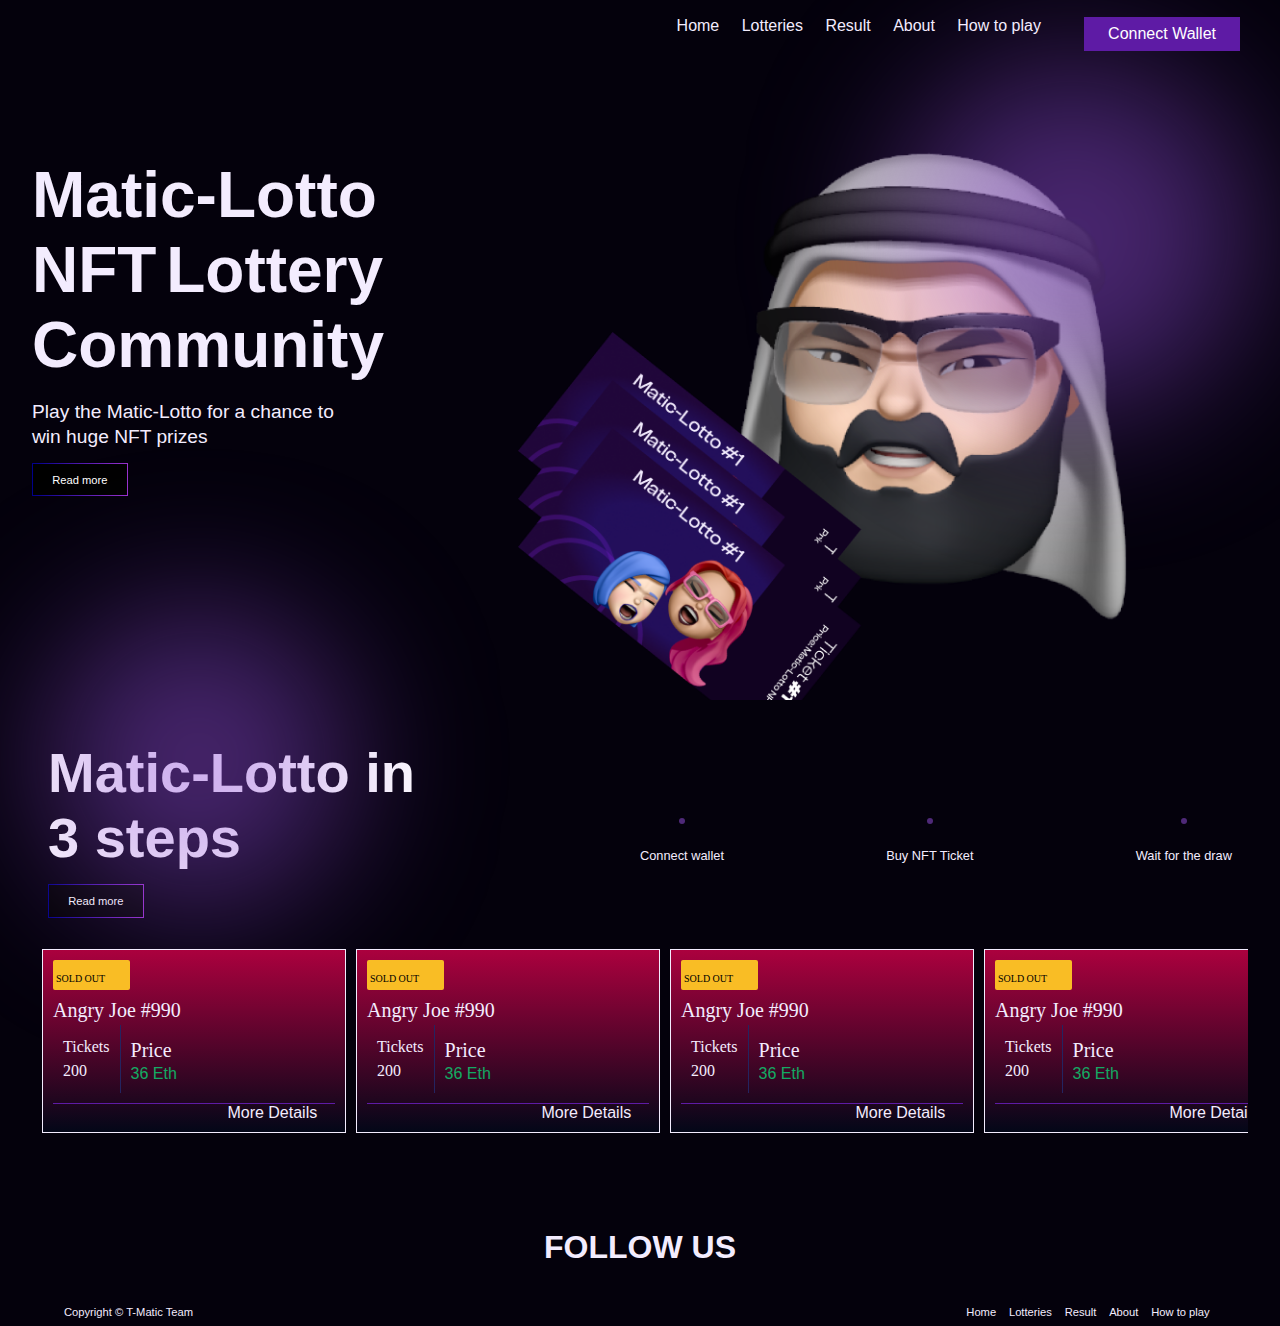
==== web3ladies_t-matic/index.html @ 26210e8e "still working on the user container" ====
<!DOCTYPE html>
<html lang="en">
<head>
    <meta charset="UTF-8">
    <meta http-equiv="X-UA-Compatible" content="IE=edge">
    <meta name="viewport" content="width=device-width, initial-scale=1.0">
    <!-- fontawesome for icons -->
    <link rel="stylesheet" href="https://cdnjs.cloudflare.com/ajax/libs/font-awesome/6.2.1/css/all.min.css" integrity="sha512-MV7K8+y+gLIBoVD59lQIYicR65iaqukzvf/nwasF0nqhPay5w/9lJmVM2hMDcnK1OnMGCdVK+iQrJ7lzPJQd1w==" crossorigin="anonymous" referrerpolicy="no-referrer" />

    <!-- Bootsrap -->
      <link
  href="https://cdn.jsdelivr.net/npm/bootstrap@5.2.2/dist/css/bootstrap.min.css"
  rel="stylesheet"
  integrity="sha384-Zenh87qX5JnK2Jl0vWa8Ck2rdkQ2Bzep5IDxbcnCeuOxjzrPF/et3URy9Bv1WTRi"
  crossorigin="anonymous"
/>
<link
  rel="stylesheet"
  href="https://fonts.googleapis.com/css2?family=Material+Symbols+Outlined:opsz,wght,FILL,GRAD@20..48,100..700,0..1,-50..200"
/>
    <!-- Importing swiper -->
    <link rel="stylesheet" href="https://cdn.jsdelivr.net/npm/swiper@8/swiper-bundle.min.css" />
   
    
    <!-- custom styling -->
    <link rel="stylesheet" href="./css/header.css">
    <link rel="stylesheet" href="./css/style.css">
    <title>Lotery Matic</title>
</head>
<body>
    <!-- arrow icons -->
    <!-- <span class="angle-right"><i class="fa-solid fa-angle-right"></i></span> -->
    <!-- <span class="angle-left"><i class="fa-solid fa-angle-left"></i></span> -->
    <!-- <span class="right-arrow"><i class="fa-solid fa-arrow-right"></i></span> -->
    <!-- Barakat -->
    <header>
        <nav>
           <!--  -->
            <div class="logo">
                <img class="logo-img" src="./assets/icons/Logo.png" alt="">
                <span class="menu-bar"><i class="fa-solid fa-bars"></i></span>
            </div>
           <div class="collapsible">
            <div class="logo2">
                <img class="logo-img" src="./assets/icons/Logo.png" alt="">
                <span class="menu-bar"><i class="fa-solid fa-bars"></i></span>
            </div>
            <div class="collapse">
                <ul class="nav-menu">
                    <li class="nav-item"><a class="nav-link" href="#">Home</a></li>
                    <li class="nav-item"><a class="nav-link" href="#">Lotteries</a></li>
                    <li class="nav-item" ><a class="nav-link" href="#">Result</a></li>
                    <li class="nav-item"><a class="nav-link" href="#">About</a></li>
                    <li class="nav-item"><a class="nav-link" href="#">How to play</a></li>
                </ul>
                <div class="btn">
                    <a class="connect-btn">Connect Wallet</a>
                <span class="close-bar"><i class="fa-solid fa-xmark"></i></span>
                <ul class="connect-wallet" id="connect-wallet">
                    <li class="wallet-link">Select your wallet <span class="close-opt"><i class="fa-solid fa-xmark"></i></span></li>
                    <li class="wallet-link">Phantom <img src="./assets/icons/phantom.png" alt=""></li>
                    <li class="wallet-link" >Slope <img src="./assets/icons/slope.png" alt=""></li>
                    <li class="wallet-link">Metamask <img src="./assets/icons/metamask.png" alt="metamask"></li>
                    <li class="wallet-link">More Options<span class="dwn-angle"><i class="fa-solid fa-angle-down"></i></span></li>
                </ul>
                </div>
            </div>
           </div>
        </nav>
    </header>
    <main>
    <section class="hero">
        <div class="hero-content">
            <div class="hero-txt">
                <h1>Matic-Lotto 
                    <br>   
                    NFT Lottery 
                    Community</h1>
                    <p>Play the Matic-Lotto for a chance to win huge NFT prizes</p>
                    <a href="#" class="read-more">Read more</a>
            </div>
            <div class="hero-img">
                <div class="overlay-1"></div>
                <img src="./assets/Hero-Image.png" alt="hero image">
            </div>
        </div>
        <div class="hero-step">
           <div class="step-info">
            <div class="overlay-2"></div>
            <h2>Matic-Lotto in 
                <br>
                3  steps</h2>
                <a href="#" class="read-more">Read more</a>
           </div>
           <div class="steps">
                <div class="step-message">
                   <div class="h-bg">
                    <img src="./assets/icons/folder-connection.png" alt="">
                   </div>
                    <p>Connect wallet</p>
                </div>
                <div class="step-message">
                   <div class="h-bg">
                    <img src="./assets/icons/bitcoin-card.png" alt="">
                   </div>
                    <p>Buy NFT Ticket</p>
                </div>
                <div class="step-message">
                   <div class="h-bg">
                    <img src="./assets/icons/bitcoin-convert.png" alt="">
                   </div>
                    <p>Wait for the draw</p>
                </div>
           </div>
        </div>
    </section>
    <!-- Barakat -->

    <!-- Hafsoh -->
    <section>

        <!-- SMALL SCREEN SWIPER DIV -->
        <div class="swiper-div" style="display: flex; flex-direction: row; overflow-x: scroll;">
            <div class="swiper-slide">
                <img src="./assets/player1.png" alt="">
                <div class="details-container">
                    <div class="btn-div">
                        <p class="sold-out-btn" >SOLD OUT</p>
                    </div>
                    <div>
                        <p class="angry-joe">Angry Joe #990</p>
                    </div>  
                    <div style="display: flex;">
                        <div style="padding: 10px;" class="tickets">
                            <p>Tickets</p>
                            <p>200</p>
                        </div>
                        <div style="border-right:1px solid rgb(36, 36, 96);"></div>
                        <div style="padding: 10px;" >
                            <p class="price">Price</p>
                            <p class="eth">36 Eth</p>
                        </div>
                    </div>
            
                    <div class="more-details-div">
                        <span class="more-div">More Details &nbsp; &nbsp;<i class="fa-solid fa-arrow-right"></i></span>
                    </div>
                </div>
            </div>

            <div class="swiper-slide">
                <img src="./assets/player1.png" alt="">
                <div class="details-container">
                    <div class="btn-div">
                        <p class="sold-out-btn" >SOLD OUT</p>
                    </div>
                    <div>
                        <p class="angry-joe">Angry Joe #990</p>
                    </div>  
                    <div style="display: flex;">
                        <div style="padding: 10px;" class="tickets">
                            <p>Tickets</p>
                            <p>200</p>
                        </div>
                        <div style="border-right:1px solid rgb(36, 36, 96);"></div>
                        <div style="padding: 10px;" >
                            <p class="price">Price</p>
                            <p class="eth">36 Eth</p>
                        </div>
                    </div>
            
                    <div class="more-details-div">
                        <span class="more-div">More Details &nbsp; &nbsp;<i class="fa-solid fa-arrow-right"></i></span>
                    </div>
                </div>
            </div>

            <div class="swiper-slide">
                <img src="./assets/player1.png" alt="">
                <div class="details-container">
                    <div class="btn-div">
                        <p class="sold-out-btn" >SOLD OUT</p>
                    </div>
                    <div>
                        <p class="angry-joe">Angry Joe #990</p>
                    </div>  
                    <div style="display: flex;">
                        <div style="padding: 10px;" class="tickets">
                            <p>Tickets</p>
                            <p>200</p>
                        </div>
                        <div style="border-right:1px solid rgb(36, 36, 96);"></div>
                        <div style="padding: 10px;" >
                            <p class="price">Price</p>
                            <p class="eth">36 Eth</p>
                        </div>
                    </div>
            
                    <div class="more-details-div">
                        <span class="more-div">More Details &nbsp; &nbsp;<i class="fa-solid fa-arrow-right"></i></span>
                    </div>
                </div>
            </div>
            
            <div class="swiper-slide">
                <img src="./assets/player1.png" alt="">
                <div class="details-container">
                    <div class="btn-div">
                        <p class="sold-out-btn" >SOLD OUT</p>
                    </div>
                    <div>
                        <p class="angry-joe">Angry Joe #990</p>
                    </div>  
                    <div style="display: flex;">
                        <div style="padding: 10px;" class="tickets">
                            <p>Tickets</p>
                            <p>200</p>
                        </div>
                        <div style="border-right:1px solid rgb(36, 36, 96);"></div>
                        <div style="padding: 10px;" >
                            <p class="price">Price</p>
                            <p class="eth">36 Eth</p>
                        </div>
                    </div>
            
                    <div class="more-details-div">
                        <span class="more-div">More Details &nbsp; &nbsp;<i class="fa-solid fa-arrow-right"></i></span>
                    </div>
                </div>
            </div>

        </div>
 
        <!-- END OF SMALL SCREEN SWIPER DIV -->
       
                
    </section>
    <!-- Hafsoh -->
  
    <!-- Glory -->
    <section>

    </section>
    <!-- Glory -->
    </main>

    <footer>
        <div class="social">
            <h3>FOLLOW US</h3>
            <div class="social-icon">
                <img src="./assets/icons/bxl-twitter.svg.png" alt="">
                <img src="./assets/icons/bxl-instagram.svg.png" alt="">
                <img src="./assets/icons/bxl-discord.svg.png" alt="">
            </div>
        </div>
        <div class="copyright">
            <span>Copyright © T-Matic Team</span>
            <ul class="footer-nav">
                <li>Home</li>
                <li>Lotteries</li>
                <li>Result</li>
                <li>About</li>
                <li>How to play</li>
            </ul>
        </div>
    </footer>
    <!-- Swipper -->
    <script src="https://cdn.jsdelivr.net/npm/swiper@8/swiper-bundle.min.js"></script>
    <!--custom script  -->
    <script src="./javascript/script.js"></script>
</body>
</html>
---- web3ladies_t-matic/css/header.css ----
/* header section*/
nav {
  display: flex;
  flex-direction: column;
}
.logo,
.logo2 {
  display: flex;
  justify-content: space-between;
  align-items: center;
  padding: 1rem;
  background-color: var(--bg-black);
}
.logo2 .menu-bar {
  display: none;
}
.collapsible {
  background-color: var(--txt-color);
  /* height: 100vh; */
  position: fixed;
  top: 0;
  bottom: 0;
  left: 0;
  right: 0;
  transition: 200ms ease;
  transform: translateX(100%);
  z-index: 1;
}
.hide {
  transform: translateX(0);
}

.nav-link {
  display: block;
  text-align: center;
  color: var(--black);
  border-bottom: 1px solid var(--black);
  padding: 1.5rem 0;
  font-size: 1.5rem;
}
.nav-link:hover {
  background-color: var(--bg-black);
  color: var(--white);
}
.connect-btn {
  display: block;
  background-color: var(--purple-btn-bg);
  color: var(--white);
  border: none;
  text-align: center;
  font-size: 1rem;
  padding: 1.5rem 0;
}
.connect-btn:hover {
  background-color: var(--bg-black);
  color: var(--white);
}
/* connect wallet */
.connect-wallet {
  background-color: var(--bg-black);
  padding: 0.7rem;
  position: fixed;
  display: none;
  bottom: 32%;
  width: 100%;
}
.wallet-link {
  display: flex;
  justify-content: space-between;
  padding: 0.7rem 0;
  cursor: pointer;
}
.wallet-link:hover {
  border-bottom: 2px solid var(--txt-color);
}
.wallet-link img {
  width: 17px;
  height: 17px;
}
.wallet-link span,
.wallet-link img {
  margin-left: 2rem;
}
/* header section*/

 footer {
margin-top: 4rem;
padding: 0 2rem;
}
.social {
  display: flex;
  flex-direction: column;
  text-align: center;
  align-items: center;
  margin: 1.5rem 0;
}
.social h3 {
  font-size: 2rem;
}
.social-icon {
  display: flex;
}
.copyright {
  display: flex;
  flex-direction: column-reverse;
  justify-content: space-between;
  font-size: 0.7rem;
}
.copyright span {
  margin: 0.5rem 0;
  text-align: center;
}
.footer-nav {
  display: flex;
  align-items: center;
  justify-content: space-around;
}
.footer-nav li {
  margin: 0.5rem;
} 

/* footer */

@media only screen and (min-width: 600px) {
    
  }
  @media only screen and (min-width: 768px) {
    /* header section*/
    .close-bar,
    .menu-bar {
      display: none;
    }
    .logo2 {
      display: none;
    }
    nav {
      align-items: center;
      flex-direction: row;
      justify-content: space-between;
    }
    .collapsible {
      background-color: transparent;
      position: sticky;
      height: 5vh;
      top: 1.2rem;
      transform: translateY(0);
      transition: 200ms ease;
    }
    .collapse {
      display: flex;
    }
    .nav-menu {
      display: flex;
      height: 30px;
    }
    .nav-link {
      margin: 0 0.7rem;
      color: var(--txt-color);
      border-bottom: none;
      padding: 0;
      font-size: 1rem;
    }
    .connect-btn {
      padding: 0.5rem 1.5rem;
      margin: 0 1rem 0 2rem;
    }
    .connect-wallet {
      bottom: 0;
      top: 2rem;
      z-index: 1;
      width: initial;
    }
    /* header section*/
    
    /* footer */
    footer {
      position: relative;
      bottom: 0;
    }
    .social {
      margin: 1.5rem;
    }
    .social h3 {
      font-size: 2rem;
      margin: 2rem 0 0.5rem 0;
    }
    .copyright {
      flex-direction: row;
    }
  
    .footer-nav li {
      margin: 0 0.4rem;
    }
    /* footer */
  }
  
  @media only screen and (min-width: 1071px) {
      header {
        padding: 0 1.5rem;
      }   
    
  }
---- web3ladies_t-matic/css/style.css ----
/* general styling */
/* @import url("https://fonts.googleapis.com/css2?family=Inter&display=swap");
@import url("https://fonts.googleapis.com/css2?family=Inter:wght@500&display=swap"); */

* {
  margin: 0;
  padding: 0;
  box-sizing: border-box;
}
:root {
  --white: #ffffff;
  --black: #000;
  --bg-black: #04010c;
  --txt-color: #f3ecfe;
  --purple-btn-bg: #5e1ba5;
  --yellow-btn-bg: #f9bd25;
  --red-btn-bg: #7b0421;
  --icon-color: #924eda;
  --green-txt: #00ff85ab;
  --red-gradient: linear-gradient(to bottom, #ab013e, #00ab013e);
  --red-to-blue-gradient: linear-gradient(to bottom, #ab013e, #030718);
  --purple-gradient: linear-gradient(to bottom, #7744c6, #00ab013e);
  --green1-gradient: linear-gradient(to bottom, #07ad5e, #030718);
  --green2-gradient: linear-gradient(to bottom, #69890e, #030718);
}
html,
body {
  overflow-x: hidden;
  scroll-behavior: smooth;
  background: var(--bg-black);
  color: var(--txt-color);
  font-family: sans-serif;
  /* max-width: 1400px; */
  margin-inline: auto;
  overflow-y: scroll;
}
main,
footer {
  width: 95%;
  margin-inline: auto;
}
img,
video {
  display: block;
  max-width: 100%;
}
a {
  text-decoration: none;
  cursor: pointer;
}
ul {
  list-style-type: none;
}
li {
  cursor: pointer;
}
/* icon */
.logo-img {
  height: 30px;
  cursor: pointer;
}
.fa-solid {
  cursor: pointer;
}
.menu-bar {
  font-size: 25px;
}
.close-bar {
  color: black;
  font-size: 30px;
  display: grid;
  place-content: center;
  margin-top: 2rem;
}
/* general styling */

/* Barakat  starts here*/

/* header section*/

/* header section*/

/* hero */
.overlay-1 {
  position: absolute;
  width: 200px;
  height: 200px;
  right: 0;
  border: none;
  border-radius: 50%;
  filter: blur(75px);
  background-color: #924eda7c;
}
.overlay-2 {
  position: absolute;
  width: 200px;
  height: 200px;
  left: 0;
  bottom: 0;
  border: none;
  border-radius: 50%;
  filter: blur(75px);
  background-color: #924eda7c;
}
.hero-content {
  display: flex;
  flex-direction: column;
  margin-bottom: 2rem;
}
.hero-img {
  position: relative;
}
.hero-txt {
  margin-top: 1.5rem;
  flex-basis: 40%;
}
.hero-txt h1 {
  font-size: 3rem;
  word-spacing: -8px;
  line-height: 55px;
  color: var(--txt-color);
}
.hero-txt p {
  color: var(--txt-color);
  margin: 1rem 0 1.3rem 0;
  padding-right: 2rem;
  line-height: 25px;
  font-size: 0.8rem;
}
.read-more {
  font-weight: lighter;
  color: var(--white);
  padding: 0.6rem 1.2rem;
  font-size: 0.7rem;
  background: linear-gradient(black, black) padding-box,
    linear-gradient(to right, darkblue, darkorchid) border-box;
  border: 1px solid transparent;
}
.step-info {
  position: relative;
}
.step-info h2 {
  font-size: 2.5rem;
  word-spacing: -5;
  color: var(--white);
  margin-bottom: 1.3rem;
}
.steps {
  margin: 1rem 0;
  display: flex;
  justify-content: space-between;
}
.step-message {
  display: flex;
  flex-direction: column;
  align-items: center;
  margin-top: 2rem;
}
.step-message p {
  font-size: 0.8rem;
}
.h-bg {
  background-color: #924eda87;
  padding: 0.2rem;
  border-radius: 50%;
  margin-bottom: 1.5rem;
}
.hero-step {
  margin: 1.5rem 0;
}
/* hero */

/* HAFSAH'S PART */
.swiper-div {
    overscroll-behavior-x: none;
}
::-webkit-scrollbar {
    width: 0px;
    background: transparent; /* make scrollbar transparent */
}
.swiper-slide {
  border: 1px solid;
  max-width: 25%;
  padding: 10px;
  background-image: var(--red-to-blue-gradient);
  margin-left: 10px;
}


.details-container {
  display: flex;
  flex-direction: column;

}
.sold-out-btn {
  height: 18px;
  font-family: "Clash Display Variable";
  font-style: normal;
  font-weight: 500;
  font-size: 10px;
  line-height: 18px;
  color: #000;
  margin-bottom: 10px;
  padding: 3px;
  padding-top: 10px;

  
}
.btn-div {
  justify-content: center;
  align-items: center;
  /* padding: 8px; */
  gap: 8px;
  width: 77px;
  height: 30px;
  background: #f9bd25;
  border-radius: 2px;
  margin-bottom: 5px;
}
.tickets {
  font-family: "Inter";
  font-style: normal;
  font-weight: 500;
  font-size: 16px;
  line-height: 150%;
}
.angry-joe {
  font-family: "Inter" !important;
  font-style: normal;
  font-weight: 400;
  font-size: 20px;
  color: #f3ecfe;
  line-height: 150%;
}
.price {
  font-family: "Inter";
  font-style: normal;
  font-weight: 400;
  font-size: 20px;
  line-height: 150%;
}
.eth {
  color: var(--green-txt);
}
.more-details-div {
  text-align: right;
  border-top: 1px solid #5e1ba5;
  margin-top: 10px;
  width: 100% !important;
}

.more-details {
  font-family: "Inter";
  font-style: normal;
  font-weight: 400;
  font-size: 18px;
  line-height: 150%;
  color: #F3ECFE;
}

@media only screen and (max-width: 600px) {
    /* FOR SMALL SCREEN */
    .swiper-slide{
        width: 100% !important;
        min-width: 70%;
        border: 4px solid;
    }
    .sold-out-btn{
        font-size: 8px;
        line-height: 5px;
    }
    .btn-div{
        padding: 2px;
        width: 50px;
    }
    img{
        min-width: 100%;
    }
}
@media only screen and (min-width: 600px) {
    /* FOR LARGE SCREEN */

}
/* END OF HAFSAH'S PART */


/* footer */

/* footer */
@media only screen and (min-width: 600px) {
  .hero-content {
    flex-direction: row;
    margin-bottom: 1rem;
  }
  .hero-txt {
    padding-top: 2.5rem;
    flex-basis: 40%;
  }
  .hero-img {
    flex-basis: 60%;
  }
  .hero-txt h1 {
    font-weight: 700;
    font-size: 2rem;
    line-height: 40px;
  }
  .hero-txt p {
    font-size: 0.7rem;
    width: 250px;
  }
  .hero-step {
    display: flex;
    justify-content: space-between;
    align-items: center;
    padding: 1rem;
  }
  .steps {
    width: 100%;
    flex-basis: 60%;
  }
  .step-info {
    flex-basis: 40%;
  }
  .step-info h2 {
    font-size: 2rem;
  }
}
@media only screen and (min-width: 768px) {
  /* header section*/
  
  /* header section*/
  /* hero */
  .hero-txt h1 {
    font-size: 3.5rem;
    line-height: 70px;
  }
  .hero-txt p {
    font-size: 1rem;
    width: 350px;
  }
  .hero-step h2 {
    font-size: 2.5rem;
  }
  /* hero */
  /* footer */
  /* footer */
}

@media only screen and (min-width: 1071px) {
  .overlay-1 {
    width: 350px;
    height: 350px;
  }
  .overlay-2 {
    width: 300px;
    height: 300px;
  }
  header {
    padding: 0 1.5rem;
  }
  .hero-txt h1 {
    margin-top: 2rem;
    font-size: 4rem;
    line-height: 75px;
    font-weight: 700;
  }
  .hero-txt p {
    font-size: 1.2rem;
    width: 350px;
  }
  .step-info h2 {
    font-size: 3.5rem;
  }
  .step-info {
    flex-basis: 50;
  }
  .steps {
    flex-basis: 50%;
  }
}
/* Barakat end here */

/* Hafsoh starts here */
@media only screen and (max-width: 768px) {
}
@media only screen and (max-width: 1071px) {
}
@media only screen and (min-width: 1071px) {

}
/* Hafsoh end here */

/* Glory starts here */

/* Glory end here */
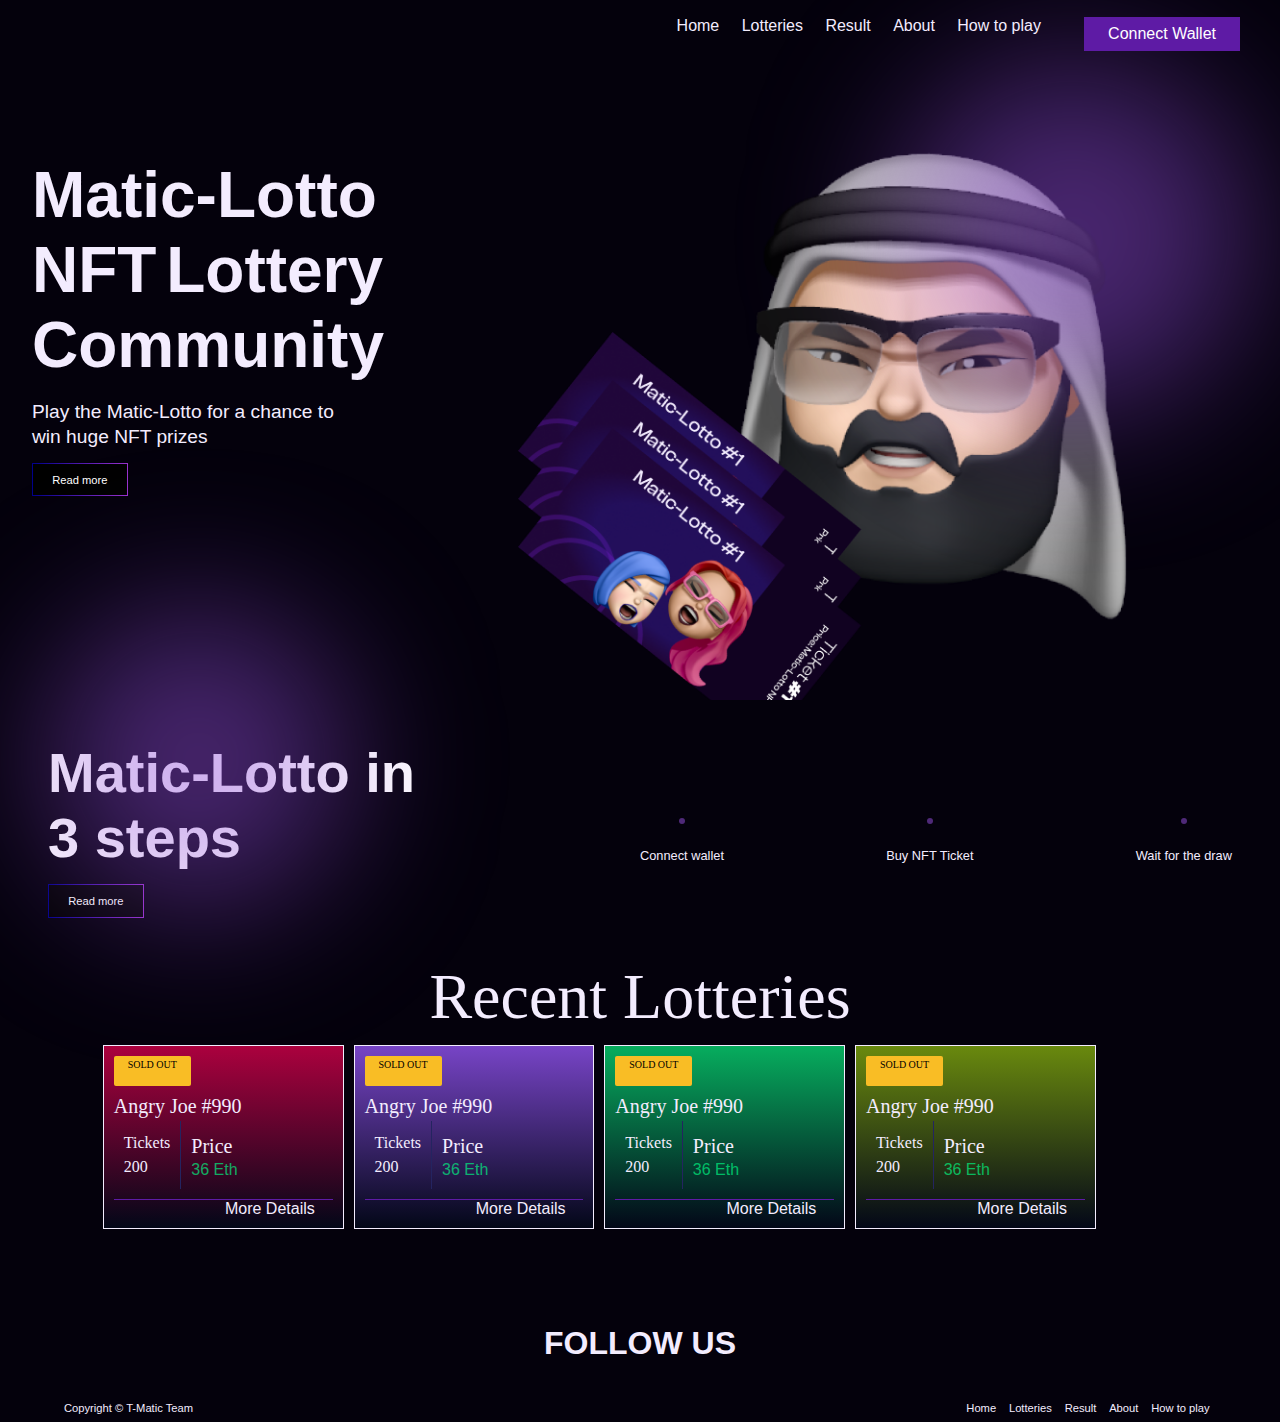
==== commit 4ec93cbf: "added the heading tag of my part" ====
--- a/web3ladies_t-matic/index.html
+++ b/web3ladies_t-matic/index.html
@@ -118,10 +118,10 @@
 
     <!-- Hafsoh -->
     <section>
-
-        <!-- SMALL SCREEN SWIPER DIV -->
+        <p class="lottery-tag">Recent Lotteries</p>
+        <!--  SWIPER DIV -->
         <div class="swiper-div" style="display: flex; flex-direction: row; overflow-x: scroll;">
-            <div class="swiper-slide">
+            <div class="swiper-slide user1">
                 <img src="./assets/player1.png" alt="">
                 <div class="details-container">
                     <div class="btn-div">
@@ -148,62 +148,62 @@
                 </div>
             </div>
 
-            <div class="swiper-slide">
-                <img src="./assets/player1.png" alt="">
-                <div class="details-container">
-                    <div class="btn-div">
-                        <p class="sold-out-btn" >SOLD OUT</p>
-                    </div>
-                    <div>
-                        <p class="angry-joe">Angry Joe #990</p>
-                    </div>  
-                    <div style="display: flex;">
-                        <div style="padding: 10px;" class="tickets">
-                            <p>Tickets</p>
-                            <p>200</p>
-                        </div>
-                        <div style="border-right:1px solid rgb(36, 36, 96);"></div>
-                        <div style="padding: 10px;" >
-                            <p class="price">Price</p>
-                            <p class="eth">36 Eth</p>
-                        </div>
-                    </div>
-            
-                    <div class="more-details-div">
-                        <span class="more-div">More Details &nbsp; &nbsp;<i class="fa-solid fa-arrow-right"></i></span>
-                    </div>
-                </div>
-            </div>
-
-            <div class="swiper-slide">
-                <img src="./assets/player1.png" alt="">
-                <div class="details-container">
-                    <div class="btn-div">
-                        <p class="sold-out-btn" >SOLD OUT</p>
-                    </div>
-                    <div>
-                        <p class="angry-joe">Angry Joe #990</p>
-                    </div>  
-                    <div style="display: flex;">
-                        <div style="padding: 10px;" class="tickets">
-                            <p>Tickets</p>
-                            <p>200</p>
-                        </div>
-                        <div style="border-right:1px solid rgb(36, 36, 96);"></div>
-                        <div style="padding: 10px;" >
-                            <p class="price">Price</p>
-                            <p class="eth">36 Eth</p>
-                        </div>
-                    </div>
-            
-                    <div class="more-details-div">
-                        <span class="more-div">More Details &nbsp; &nbsp;<i class="fa-solid fa-arrow-right"></i></span>
-                    </div>
-                </div>
-            </div>
-            
-            <div class="swiper-slide">
-                <img src="./assets/player1.png" alt="">
+            <div class="swiper-slide user2">
+                <img src="./assets/player2.png" alt="">
+                <div class="details-container">
+                    <div class="btn-div">
+                        <p class="sold-out-btn" >SOLD OUT</p>
+                    </div>
+                    <div>
+                        <p class="angry-joe">Angry Joe #990</p>
+                    </div>  
+                    <div style="display: flex;">
+                        <div style="padding: 10px;" class="tickets">
+                            <p>Tickets</p>
+                            <p>200</p>
+                        </div>
+                        <div style="border-right:1px solid rgb(36, 36, 96);"></div>
+                        <div style="padding: 10px;" >
+                            <p class="price">Price</p>
+                            <p class="eth">36 Eth</p>
+                        </div>
+                    </div>
+            
+                    <div class="more-details-div">
+                        <span class="more-div">More Details &nbsp; &nbsp;<i class="fa-solid fa-arrow-right"></i></span>
+                    </div>
+                </div>
+            </div>
+
+            <div class="swiper-slide user3">
+                <img src="./assets/player3.png" alt="">
+                <div class="details-container">
+                    <div class="btn-div">
+                        <p class="sold-out-btn" >SOLD OUT</p>
+                    </div>
+                    <div>
+                        <p class="angry-joe">Angry Joe #990</p>
+                    </div>  
+                    <div style="display: flex;">
+                        <div style="padding: 10px;" class="tickets">
+                            <p>Tickets</p>
+                            <p>200</p>
+                        </div>
+                        <div style="border-right:1px solid rgb(36, 36, 96);"></div>
+                        <div style="padding: 10px;" >
+                            <p class="price">Price</p>
+                            <p class="eth">36 Eth</p>
+                        </div>
+                    </div>
+            
+                    <div class="more-details-div">
+                        <span class="more-div">More Details &nbsp; &nbsp;<i class="fa-solid fa-arrow-right"></i></span>
+                    </div>
+                </div>
+            </div>
+            
+            <div class="swiper-slide user4">
+                <img src="./assets/player4.png" alt="">
                 <div class="details-container">
                     <div class="btn-div">
                         <p class="sold-out-btn" >SOLD OUT</p>
@@ -231,7 +231,7 @@
 
         </div>
  
-        <!-- END OF SMALL SCREEN SWIPER DIV -->
+        <!-- END OF SCREEN SWIPER DIV -->
        
                 
     </section>
--- a/web3ladies_t-matic/css/style.css
+++ b/web3ladies_t-matic/css/style.css
@@ -1,4 +1,3 @@
-
 /* general styling */
 /* @import url("https://fonts.googleapis.com/css2?family=Inter&display=swap");
 @import url("https://fonts.googleapis.com/css2?family=Inter:wght@500&display=swap"); */
@@ -21,6 +20,7 @@
   --red-gradient: linear-gradient(to bottom, #ab013e, #00ab013e);
   --red-to-blue-gradient: linear-gradient(to bottom, #ab013e, #030718);
   --purple-gradient: linear-gradient(to bottom, #7744c6, #00ab013e);
+  --purple-to-blue-gradient: linear-gradient(to bottom, #7744c6, #030718);
   --green1-gradient: linear-gradient(to bottom, #07ad5e, #030718);
   --green2-gradient: linear-gradient(to bottom, #69890e, #030718);
 }
@@ -172,26 +172,32 @@
 /* hero */
 
 /* HAFSAH'S PART */
+.lottery-tag {
+  font-family: "Clash Display Variable";
+  font-style: normal;
+  font-weight: 500;
+  font-size: 64px;
+  line-height: 150%;
+  color: #F3ECFE;
+  text-align: center;
+}
 .swiper-div {
-    overscroll-behavior-x: none;
+  overscroll-behavior-x: none;
 }
 ::-webkit-scrollbar {
-    width: 0px;
-    background: transparent; /* make scrollbar transparent */
+  width: 0px;
+  background: transparent; /* make scrollbar transparent */
 }
 .swiper-slide {
   border: 1px solid;
   max-width: 25%;
   padding: 10px;
-  background-image: var(--red-to-blue-gradient);
   margin-left: 10px;
 }
-
 
 .details-container {
   display: flex;
   flex-direction: column;
-
 }
 .sold-out-btn {
   height: 18px;
@@ -202,10 +208,9 @@
   line-height: 18px;
   color: #000;
   margin-bottom: 10px;
-  padding: 3px;
-  padding-top: 10px;
-
-  
+  text-align: center;
+  /* padding: 3px; */
+  /* padding-top: 10px; */
 }
 .btn-div {
   justify-content: center;
@@ -256,34 +261,53 @@
   font-weight: 400;
   font-size: 18px;
   line-height: 150%;
-  color: #F3ECFE;
+  color: #f3ecfe;
+}
+
+.user1 {
+  background-image: var(--red-to-blue-gradient);
+}
+.user2 {
+  background-image: var(--purple-to-blue-gradient);
+}
+.user3 {
+  background-image: var(--green1-gradient);
+}
+.user4 {
+  background-image: var(--green2-gradient);
 }
 
 @media only screen and (max-width: 600px) {
-    /* FOR SMALL SCREEN */
-    .swiper-slide{
-        width: 100% !important;
-        min-width: 70%;
-        border: 4px solid;
-    }
-    .sold-out-btn{
-        font-size: 8px;
-        line-height: 5px;
-    }
-    .btn-div{
-        padding: 2px;
-        width: 50px;
-    }
-    img{
-        min-width: 100%;
-    }
+  /* FOR SMALL SCREEN */
+  .swiper-slide {
+    width: 100% !important;
+    min-width: 70%;
+  }
+  .sold-out-btn {
+    font-size: 8px;
+    line-height: 5px;
+  }
+  .btn-div {
+    padding: 2px;
+    width: 50px;
+  }
+  img {
+    min-width: 100%;
+  }
 }
 @media only screen and (min-width: 600px) {
-    /* FOR LARGE SCREEN */
-
+  /* FOR LARGE SCREEN */
+  .swiper-slide {
+    width: 22% !important;
+    min-width: 10%;
+  }
+  .swiper-div {
+    overflow-x: hidden !important;
+    margin: auto;
+    width: 90%;
+  }
 }
 /* END OF HAFSAH'S PART */
-
 
 /* footer */
 
@@ -328,7 +352,7 @@
 }
 @media only screen and (min-width: 768px) {
   /* header section*/
-  
+
   /* header section*/
   /* hero */
   .hero-txt h1 {
@@ -387,7 +411,6 @@
 @media only screen and (max-width: 1071px) {
 }
 @media only screen and (min-width: 1071px) {
-
 }
 /* Hafsoh end here */
 
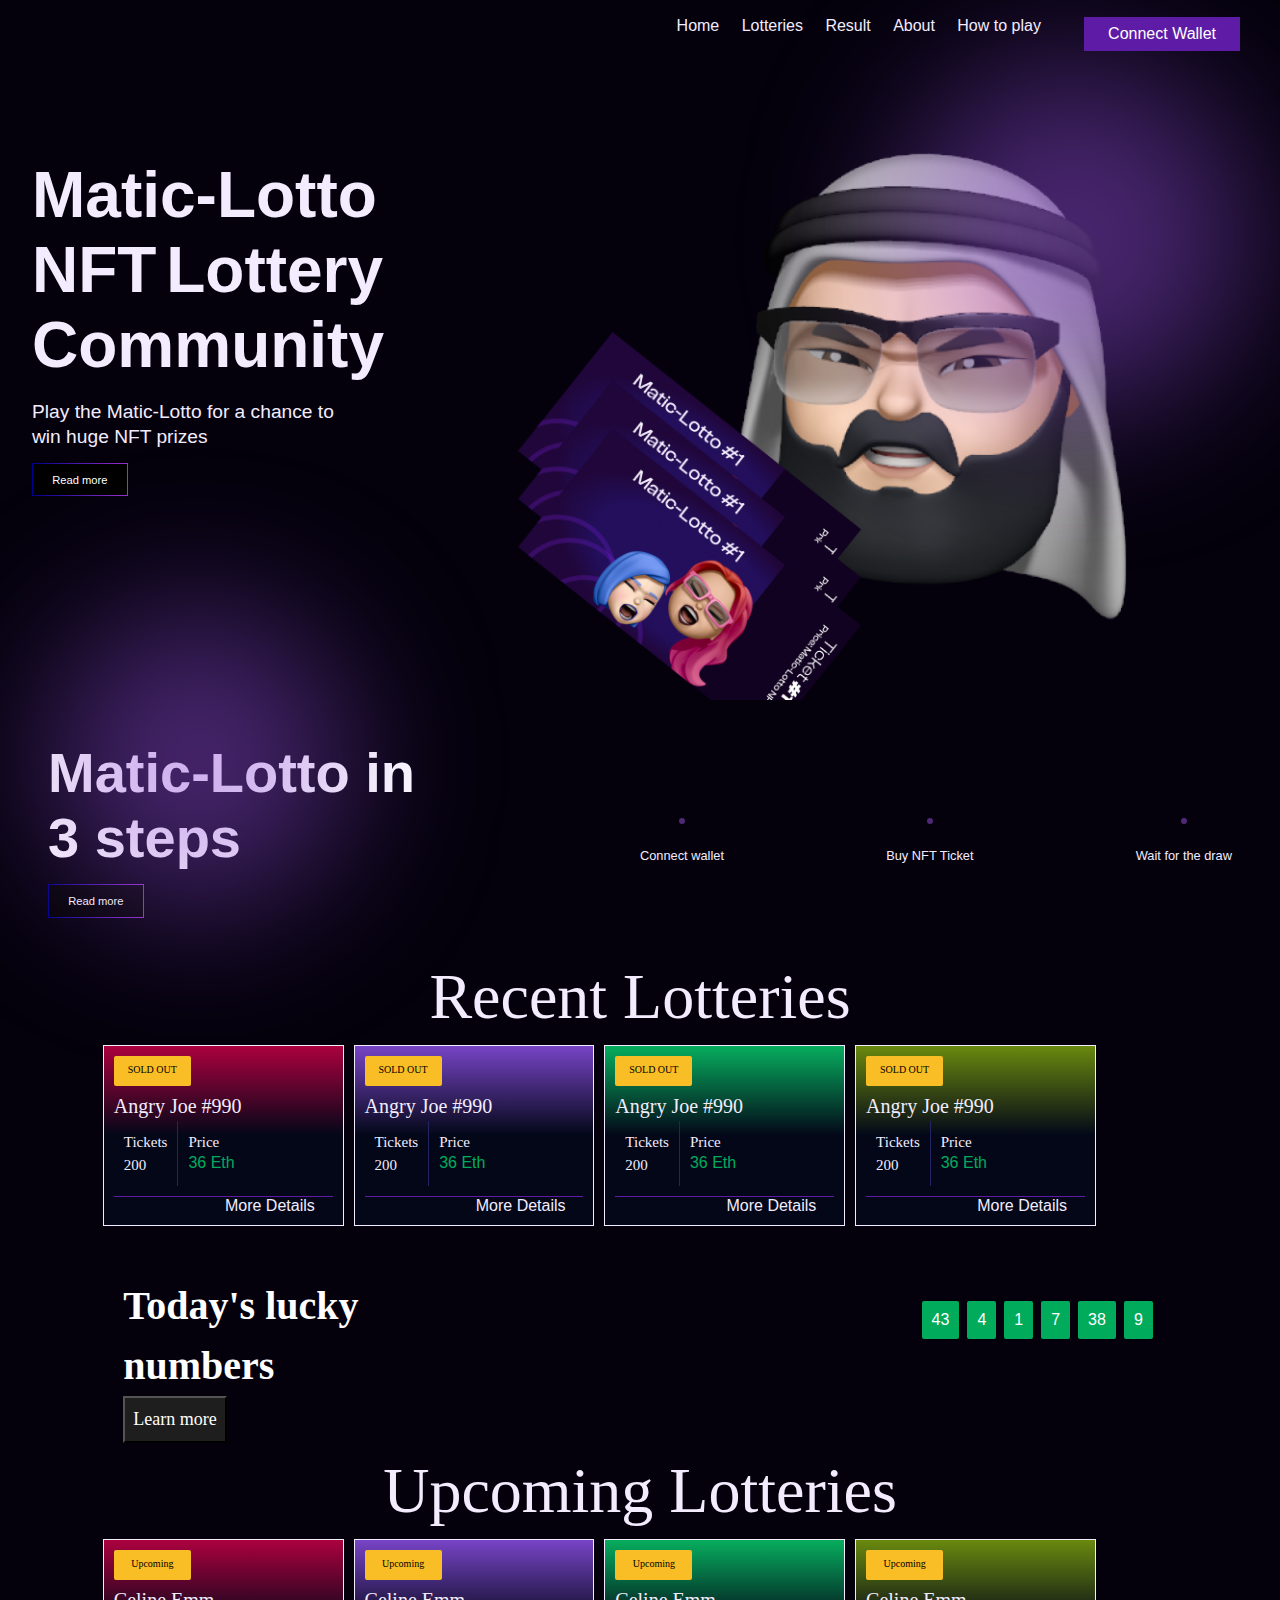
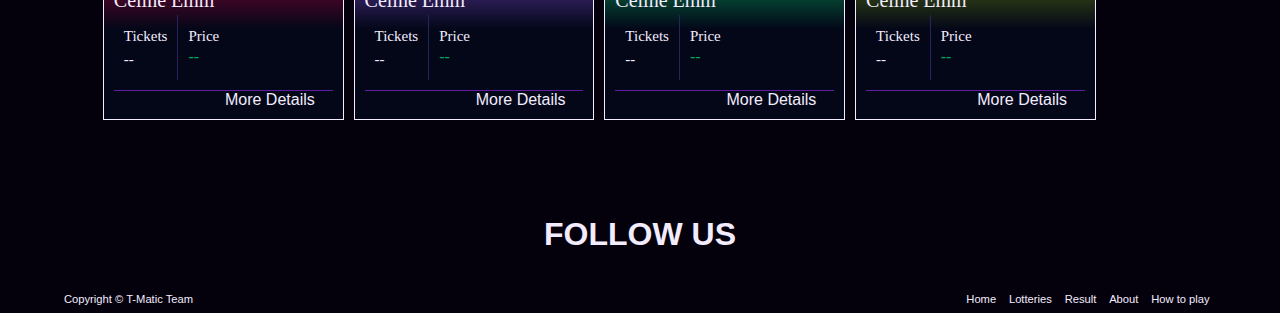
==== commit 283ba10f: "completed my part on the home page" ====
--- a/web3ladies_t-matic/index.html
+++ b/web3ladies_t-matic/index.html
@@ -232,7 +232,136 @@
         </div>
  
         <!-- END OF SCREEN SWIPER DIV -->
-       
+
+        <!-- Lucky Number Div -->
+        <div class="lucky-number-div">
+            <div>
+                <p class="lucky-tag">Today's lucky numbers</p>
+                    <button class="lucky-btn">Learn more</button>
+            </div>
+            <div>
+                <ul style="display:flex;">
+                    <li class="number">43</li>
+                    <li class="number">4</li>
+                    <li class="number">1</li>
+                    <li class="number">7</li>
+                    <li class="number">38</li>
+                    <li class="number">9</li>
+                </ul>
+            </div>
+        </div>
+        <p class="lottery-tag">Upcoming Lotteries</p>
+
+        <div class="swiper-div" style="display: flex; flex-direction: row; overflow-x: scroll;">
+            <div class="swiper-slide user1">
+                <img src="./assets/player1.png" alt="">
+                <div class="details-container">
+                    <div class="btn-div">
+                        <p class="sold-out-btn" >Upcoming</p>
+                    </div>
+                    <div>
+                        <p class="angry-joe">Celine Emm</p>
+                    </div>  
+                    <div style="display: flex;">
+                        <div style="padding: 10px;" class="tickets">
+                            <p>Tickets</p>
+                            <p>--</p>
+                        </div>
+                        <div style="border-right:1px solid rgb(36, 36, 96);"></div>
+                        <div style="padding: 10px;" >
+                            <p class="price">Price</p>
+                            <p class="eth">--</p>
+                        </div>
+                    </div>
+            
+                    <div class="more-details-div">
+                        <span class="more-div">More Details &nbsp; &nbsp;<i class="fa-solid fa-arrow-right"></i></span>
+                    </div>
+                </div>
+            </div>
+
+            <div class="swiper-slide user2">
+                <img src="./assets/player1.png" alt="">
+                <div class="details-container">
+                    <div class="btn-div">
+                        <p class="sold-out-btn" >Upcoming</p>
+                    </div>
+                    <div>
+                        <p class="angry-joe">Celine Emm</p>
+                    </div>  
+                    <div style="display: flex;">
+                        <div style="padding: 10px;" class="tickets">
+                            <p>Tickets</p>
+                            <p>--</p>
+                        </div>
+                        <div style="border-right:1px solid rgb(36, 36, 96);"></div>
+                        <div style="padding: 10px;" >
+                            <p class="price">Price</p>
+                            <p class="eth">--</p>
+                        </div>
+                    </div>
+            
+                    <div class="more-details-div">
+                        <span class="more-div">More Details &nbsp; &nbsp;<i class="fa-solid fa-arrow-right"></i></span>
+                    </div>
+                </div>
+            </div>
+
+            <div class="swiper-slide user3">
+                <img src="./assets/player1.png" alt="">
+                <div class="details-container">
+                    <div class="btn-div">
+                        <p class="sold-out-btn" >Upcoming</p>
+                    </div>
+                    <div>
+                        <p class="angry-joe">Celine Emm</p>
+                    </div>  
+                    <div style="display: flex;">
+                        <div style="padding: 10px;" class="tickets">
+                            <p>Tickets</p>
+                            <p>--</p>
+                        </div>
+                        <div style="border-right:1px solid rgb(36, 36, 96);"></div>
+                        <div style="padding: 10px;" >
+                            <p class="price">Price</p>
+                            <p class="eth">--</p>
+                        </div>
+                    </div>
+            
+                    <div class="more-details-div">
+                        <span class="more-div">More Details &nbsp; &nbsp;<i class="fa-solid fa-arrow-right"></i></span>
+                    </div>
+                </div>
+            </div>
+
+            <div class="swiper-slide user4">
+                <img src="./assets/player1.png" alt="">
+                <div class="details-container">
+                    <div class="btn-div">
+                        <p class="sold-out-btn" >Upcoming</p>
+                    </div>
+                    <div>
+                        <p class="angry-joe">Celine Emm</p>
+                    </div>  
+                    <div style="display: flex;">
+                        <div style="padding: 10px;" class="tickets">
+                            <p>Tickets</p>
+                            <p>--</p>
+                        </div>
+                        <div style="border-right:1px solid rgb(36, 36, 96);"></div>
+                        <div style="padding: 10px;" >
+                            <p class="price">Price</p>
+                            <p class="eth">--</p>
+                        </div>
+                    </div>
+            
+                    <div class="more-details-div">
+                        <span class="more-div">More Details &nbsp; &nbsp;<i class="fa-solid fa-arrow-right"></i></span>
+                    </div>
+                </div>
+            </div>
+
+        </div>
                 
     </section>
     <!-- Hafsoh -->
--- a/web3ladies_t-matic/css/style.css
+++ b/web3ladies_t-matic/css/style.css
@@ -17,12 +17,12 @@
   --red-btn-bg: #7b0421;
   --icon-color: #924eda;
   --green-txt: #00ff85ab;
-  --red-gradient: linear-gradient(to bottom, #ab013e, #00ab013e);
-  --red-to-blue-gradient: linear-gradient(to bottom, #ab013e, #030718);
-  --purple-gradient: linear-gradient(to bottom, #7744c6, #00ab013e);
-  --purple-to-blue-gradient: linear-gradient(to bottom, #7744c6, #030718);
-  --green1-gradient: linear-gradient(to bottom, #07ad5e, #030718);
-  --green2-gradient: linear-gradient(to bottom, #69890e, #030718);
+  --red-gradient: linear-gradient(to bottom, #ab013e, #00ab013e 50%);
+  --red-to-blue-gradient: linear-gradient(to bottom, #ab013e, #030718 50%);
+  --purple-gradient: linear-gradient(to bottom, #7744c6, #00ab013e 50%);
+  --purple-to-blue-gradient: linear-gradient(to bottom, #7744c6 , #030718 50%);
+  --green1-gradient: linear-gradient(to bottom, #07ad5e, #030718 50%);
+  --green2-gradient: linear-gradient(to bottom, #69890e, #030718 50%);
 }
 html,
 body {
@@ -178,7 +178,7 @@
   font-weight: 500;
   font-size: 64px;
   line-height: 150%;
-  color: #F3ECFE;
+  color: #f3ecfe;
   text-align: center;
 }
 .swiper-div {
@@ -227,7 +227,7 @@
   font-family: "Inter";
   font-style: normal;
   font-weight: 500;
-  font-size: 16px;
+  font-size: 15px;
   line-height: 150%;
 }
 .angry-joe {
@@ -242,7 +242,7 @@
   font-family: "Inter";
   font-style: normal;
   font-weight: 400;
-  font-size: 20px;
+  font-size: 15px;
   line-height: 150%;
 }
 .eth {
@@ -277,6 +277,45 @@
   background-image: var(--green2-gradient);
 }
 
+.lucky-number-div {
+  display: flex;
+  flex-direction: row;
+  justify-content: space-between;
+  margin-top: 50px !important;
+  width: 85%;
+  margin: auto;
+}
+.lucky-tag {
+  font-family: "Clash Display Variable";
+  font-style: normal;
+  font-weight: 700;
+  font-size: 40px;
+  line-height: 150%;
+  color: #ffffff;
+  width: 300px;
+}
+.lucky-btn {
+  font-family: "Inter";
+  font-style: normal;
+  font-weight: 500;
+  font-size: 18px;
+  line-height: 150%;
+  color: #ffffff;
+  align-items: center;
+  padding: 8px;
+  gap: 8px;
+  background-color: #1E1E1E;
+}
+.number{
+    padding: 10px;
+    background-color: var(--green-txt);
+    color: white;
+    box-sizing: border-box;
+    margin:4px;
+    margin-top: 25px;
+    border-radius: 2px;
+}
+
 @media only screen and (max-width: 600px) {
   /* FOR SMALL SCREEN */
   .swiper-slide {
@@ -306,6 +345,11 @@
     margin: auto;
     width: 90%;
   }
+  .btn-div{
+    padding-top: 5px;
+  }
+ 
+
 }
 /* END OF HAFSAH'S PART */
 
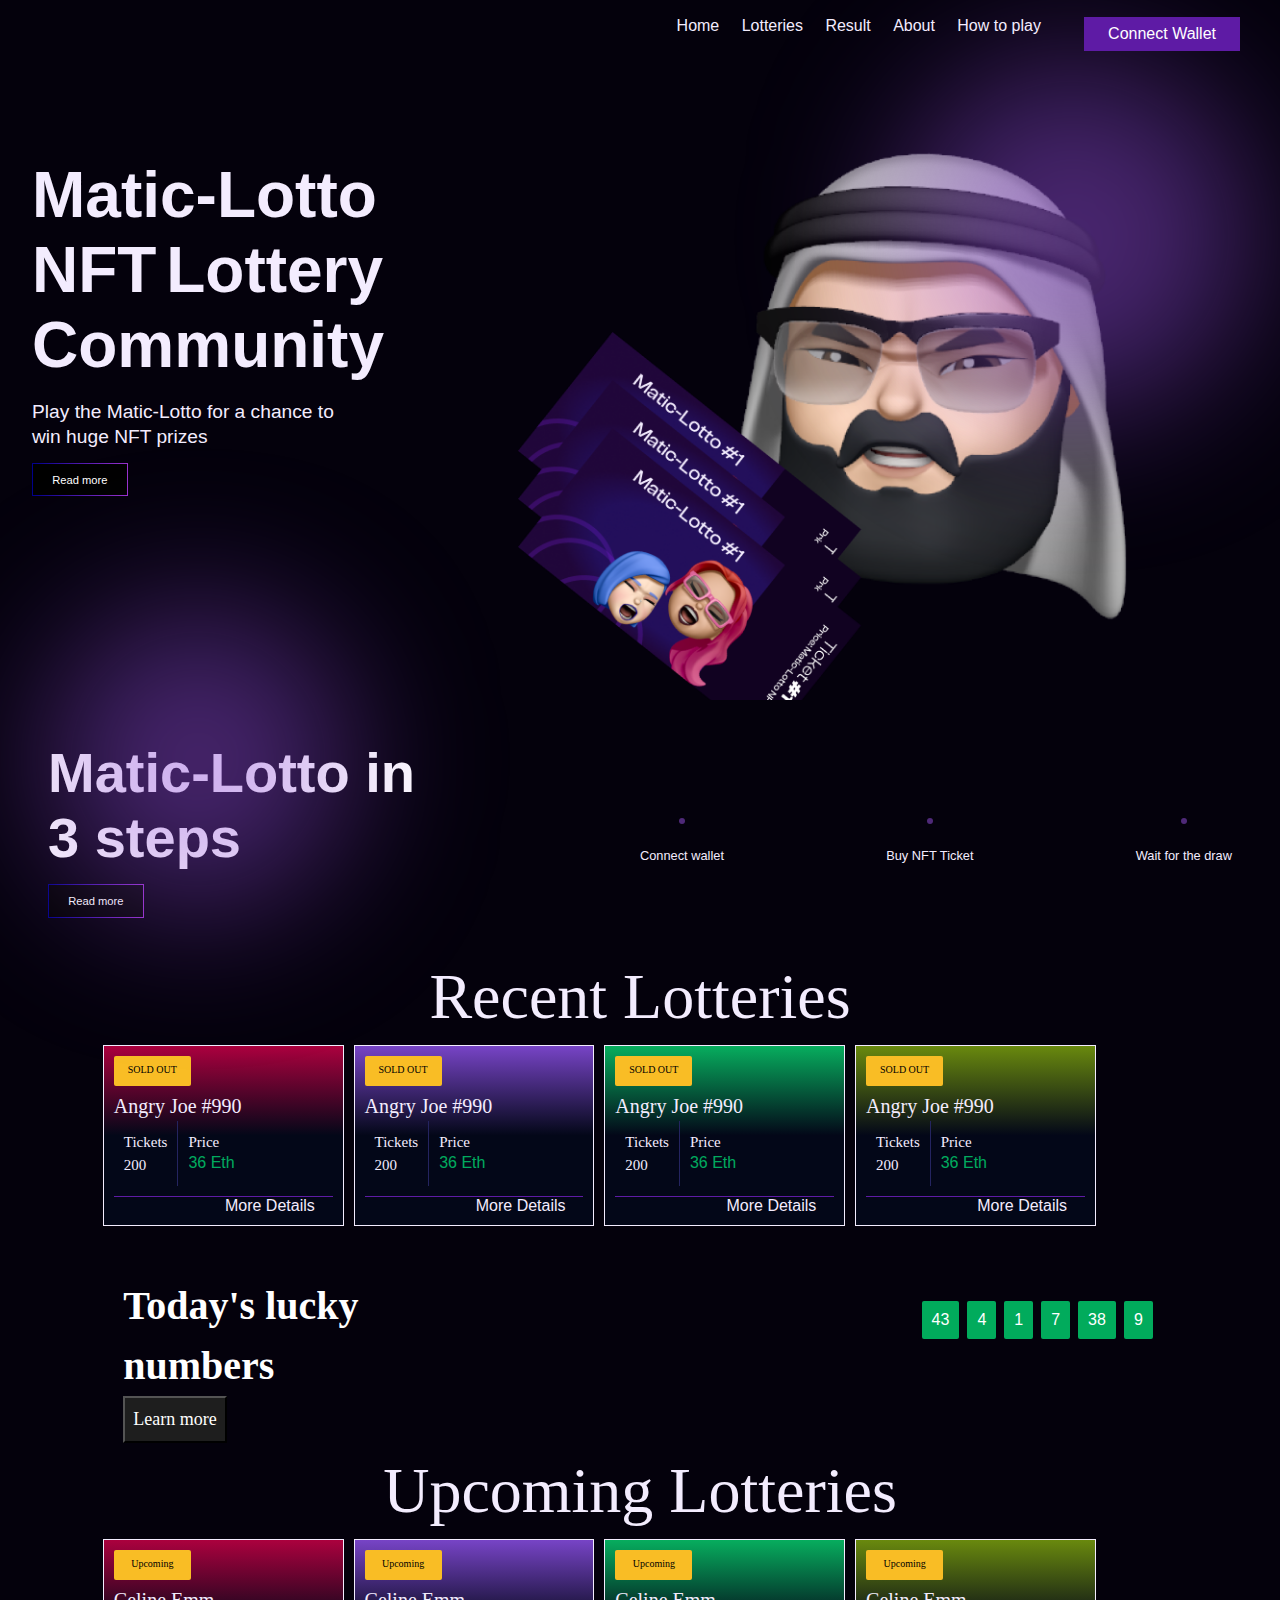
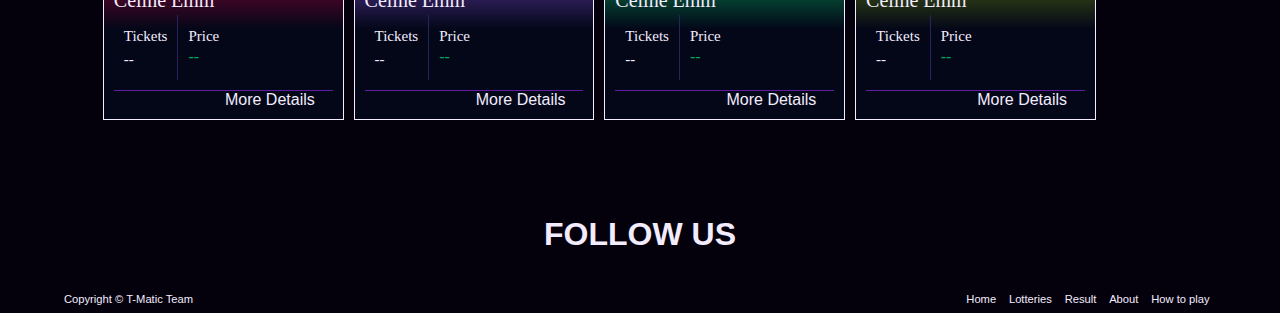
==== commit e1216658: "Merge branch 'main' of https://github.com/hafsat-max/Matic-Lotto-NFTLottery" ====
--- a/web3ladies_t-matic/index.html
+++ b/web3ladies_t-matic/index.html
@@ -4,23 +4,10 @@
     <meta charset="UTF-8">
     <meta http-equiv="X-UA-Compatible" content="IE=edge">
     <meta name="viewport" content="width=device-width, initial-scale=1.0">
+
     <!-- fontawesome for icons -->
     <link rel="stylesheet" href="https://cdnjs.cloudflare.com/ajax/libs/font-awesome/6.2.1/css/all.min.css" integrity="sha512-MV7K8+y+gLIBoVD59lQIYicR65iaqukzvf/nwasF0nqhPay5w/9lJmVM2hMDcnK1OnMGCdVK+iQrJ7lzPJQd1w==" crossorigin="anonymous" referrerpolicy="no-referrer" />
 
-    <!-- Bootsrap -->
-      <link
-  href="https://cdn.jsdelivr.net/npm/bootstrap@5.2.2/dist/css/bootstrap.min.css"
-  rel="stylesheet"
-  integrity="sha384-Zenh87qX5JnK2Jl0vWa8Ck2rdkQ2Bzep5IDxbcnCeuOxjzrPF/et3URy9Bv1WTRi"
-  crossorigin="anonymous"
-/>
-<link
-  rel="stylesheet"
-  href="https://fonts.googleapis.com/css2?family=Material+Symbols+Outlined:opsz,wght,FILL,GRAD@20..48,100..700,0..1,-50..200"
-/>
-    <!-- Importing swiper -->
-    <link rel="stylesheet" href="https://cdn.jsdelivr.net/npm/swiper@8/swiper-bundle.min.css" />
-   
     
     <!-- custom styling -->
     <link rel="stylesheet" href="./css/header.css">
@@ -122,7 +109,7 @@
         <!--  SWIPER DIV -->
         <div class="swiper-div" style="display: flex; flex-direction: row; overflow-x: scroll;">
             <div class="swiper-slide user1">
-                <img src="./assets/player1.png" alt="">
+                <img class="hafs-img" src="./assets/player1.png" alt="">
                 <div class="details-container">
                     <div class="btn-div">
                         <p class="sold-out-btn" >SOLD OUT</p>
@@ -149,7 +136,7 @@
             </div>
 
             <div class="swiper-slide user2">
-                <img src="./assets/player2.png" alt="">
+                <img class="hafs-img" src="./assets/player2.png" alt="">
                 <div class="details-container">
                     <div class="btn-div">
                         <p class="sold-out-btn" >SOLD OUT</p>
@@ -176,7 +163,7 @@
             </div>
 
             <div class="swiper-slide user3">
-                <img src="./assets/player3.png" alt="">
+                <img class="hafs-img" src="./assets/player3.png" alt="">
                 <div class="details-container">
                     <div class="btn-div">
                         <p class="sold-out-btn" >SOLD OUT</p>
@@ -203,7 +190,7 @@
             </div>
             
             <div class="swiper-slide user4">
-                <img src="./assets/player4.png" alt="">
+                <img class="hafs-img" src="./assets/player4.png" alt="">
                 <div class="details-container">
                     <div class="btn-div">
                         <p class="sold-out-btn" >SOLD OUT</p>
@@ -254,7 +241,7 @@
 
         <div class="swiper-div" style="display: flex; flex-direction: row; overflow-x: scroll;">
             <div class="swiper-slide user1">
-                <img src="./assets/player1.png" alt="">
+                <img class="hafs-img" src="./assets/player1.png" alt="">
                 <div class="details-container">
                     <div class="btn-div">
                         <p class="sold-out-btn" >Upcoming</p>
@@ -281,7 +268,7 @@
             </div>
 
             <div class="swiper-slide user2">
-                <img src="./assets/player1.png" alt="">
+                <img class="hafs-img" src="./assets/player1.png" alt="">
                 <div class="details-container">
                     <div class="btn-div">
                         <p class="sold-out-btn" >Upcoming</p>
@@ -308,7 +295,7 @@
             </div>
 
             <div class="swiper-slide user3">
-                <img src="./assets/player1.png" alt="">
+                <img class="hafs-img" src="./assets/player1.png" alt="">
                 <div class="details-container">
                     <div class="btn-div">
                         <p class="sold-out-btn" >Upcoming</p>
@@ -335,7 +322,7 @@
             </div>
 
             <div class="swiper-slide user4">
-                <img src="./assets/player1.png" alt="">
+                <img class="hafs-img" src="./assets/player1.png" alt="">
                 <div class="details-container">
                     <div class="btn-div">
                         <p class="sold-out-btn" >Upcoming</p>
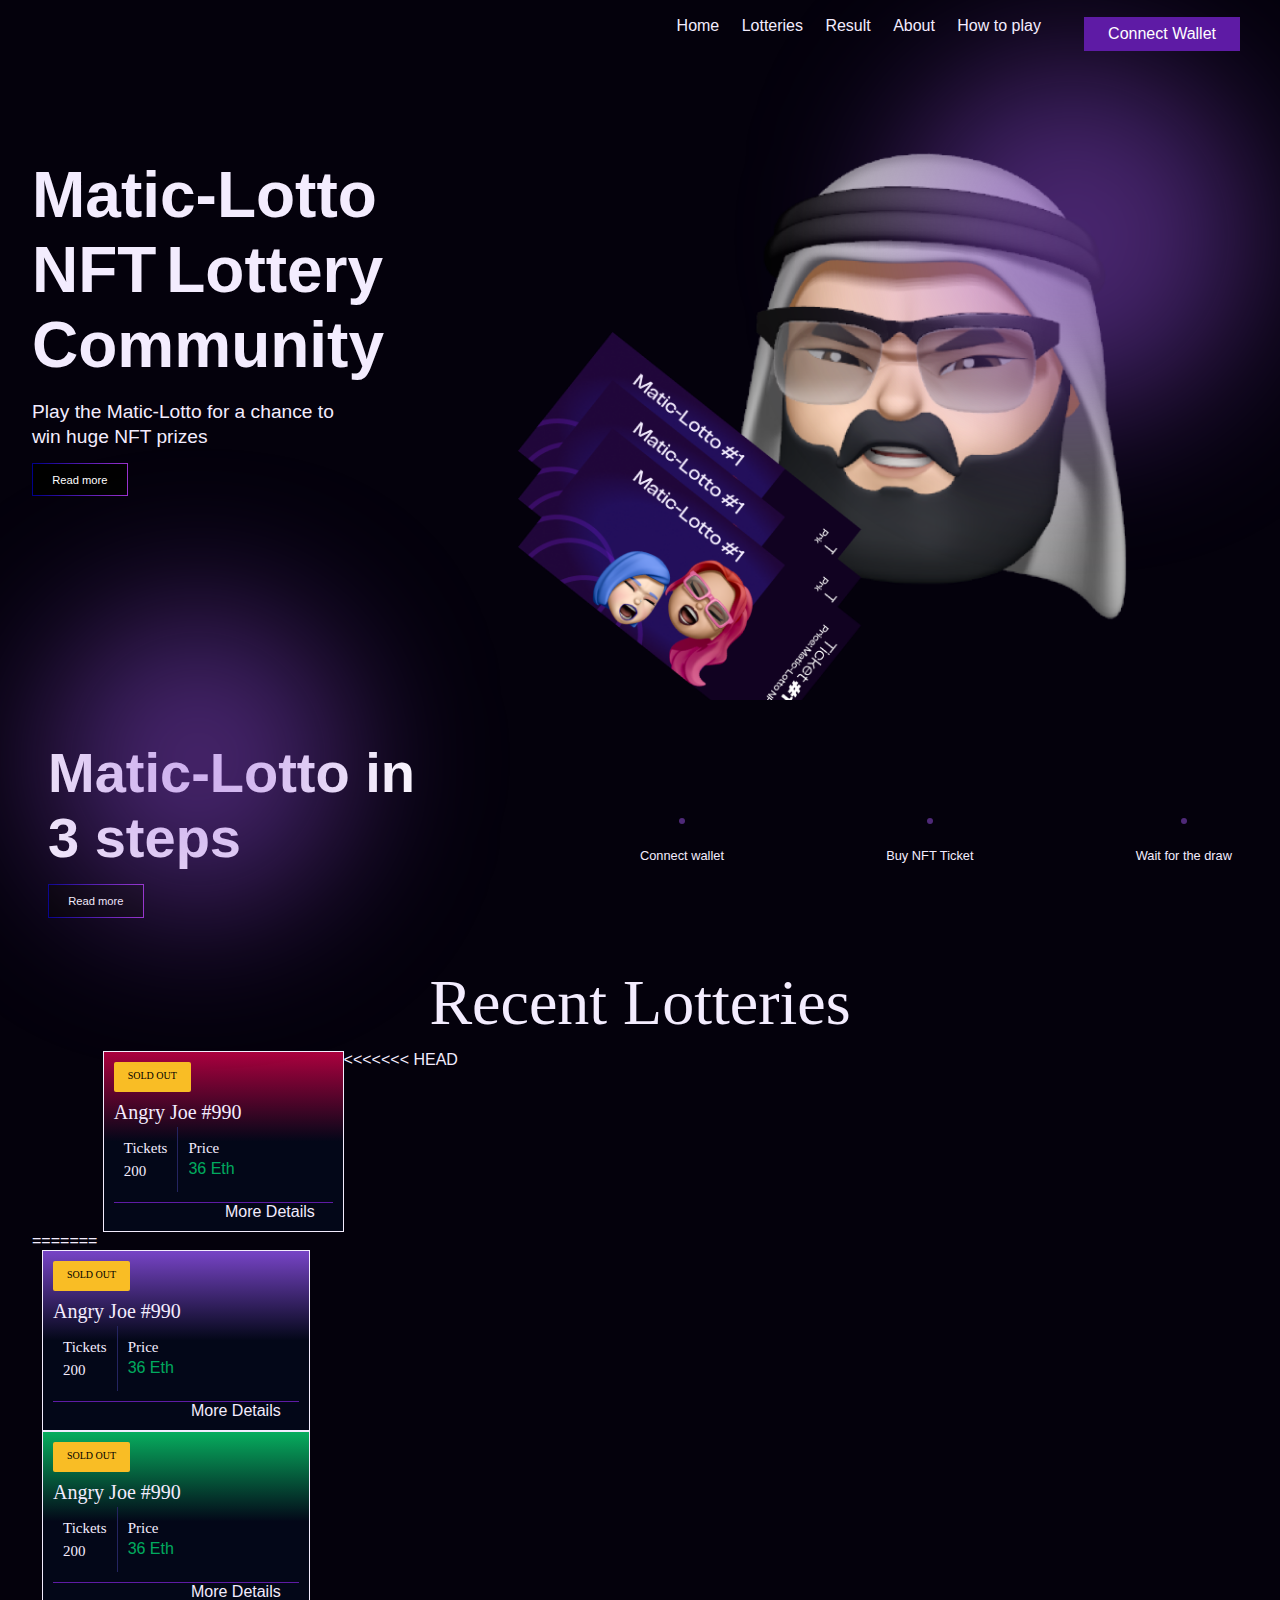
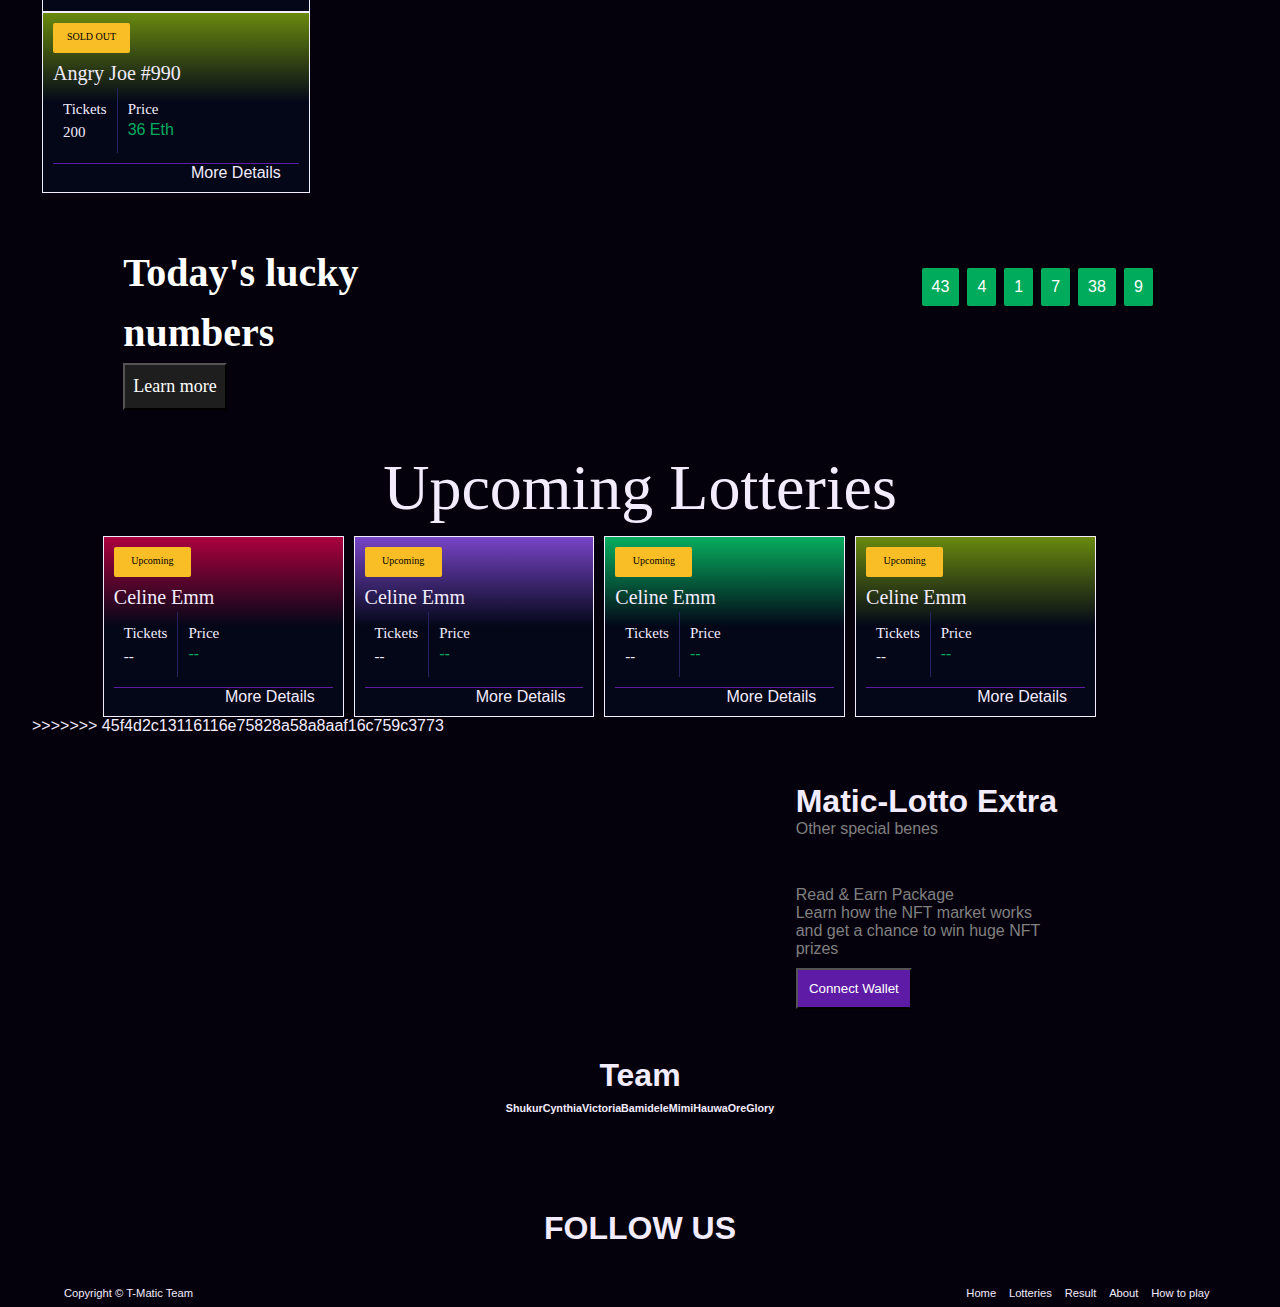
==== commit d58aab8d: "Merge pull request #5 from hafsat-max/main" ====
--- a/web3ladies_t-matic/index.html
+++ b/web3ladies_t-matic/index.html
@@ -103,7 +103,7 @@
     </section>
     <!-- Barakat -->
 
-    <!-- Hafsoh -->
+    <!-- Hafsoh---->
     <section>
         <p class="lottery-tag">Recent Lotteries</p>
         <!--  SWIPER DIV -->
@@ -135,6 +135,12 @@
                 </div>
             </div>
 
+<<<<<<< HEAD
+            <div class="swiper-button-next"></div>
+            <div class="swiper-button-prev"></div>
+        </div>      
+    </section>  
+=======
             <div class="swiper-slide user2">
                 <img class="hafs-img" src="./assets/player2.png" alt="">
                 <div class="details-container">
@@ -351,11 +357,81 @@
         </div>
                 
     </section>
+>>>>>>> 45f4d2c13116116e75828a58a8aaf16c759c3773
     <!-- Hafsoh -->
   
     <!-- Glory -->
     <section>
-
+        <div class="glory-matic-lotto">
+            <i class="fa-solid fa-angle-left" ></i>
+            <div class="glory-matic-img">
+            
+              <img src="./assets/Rectangle.png" alt="">
+              
+            </div>
+            <i class="fa-solid fa-angle-right"></i>
+            <div class="glory-matic-note">
+                <div class="matic">
+                    <h3>
+                         Matic-Lotto Extra
+                    </h3>
+                    <p>
+                     Other special benes
+                    </p>
+                </div>
+               
+                <p>
+                    Read & Earn Package
+                </p>
+                <p>
+                  Learn how the NFT market works <br> and get a chance to win huge NFT <br> prizes
+                </p>
+                <button type="submit">
+                   Connect Wallet
+                </button>
+            </div>
+        </div>
+       <div class="team">
+          <h3>Team</h3>
+          <div class="team-images">
+            <div        class="shukur-img">
+                <img src="./assets/shukro.png" alt="">
+                <h6>Shukur</h6>
+              </div>
+              <div class="cynthia-img">
+                <img src="./assets/cynthia.png" alt="">
+                <h6>Cynthia</h6>
+              </div>
+              <div class="victoria-img">
+                <img src="./assets/bamidele.png" alt=""><h6>
+                    Victoria
+                </h6>
+              </div>
+              <div class="victoria-img">
+                <img src="./assets/bamidele.png" alt=""><h6>
+                    Bamidele
+                </h6>
+              </div>
+              <div class="mimi-img">
+                <img src="./assets/mimi.png" alt="">
+                <h6>Mimi</h6>
+              </div>
+              <div class="hauwa-img">
+                <img src="./assets/hauwa.png" alt="">
+                <h6>Hauwa</h6>
+              </div>
+              <div class="ore-img">
+                <img src="./assets/ore.png" alt="">
+                <h6>Ore</h6>
+              </div>
+              <div class="glory-img">
+                <img src="./assets/unknow.png" alt="">
+                <h6>Glory</h6>
+              </div>
+          </div>
+         
+        </div>
+    </section>
     </section>
     <!-- Glory -->
     </main>
--- a/web3ladies_t-matic/css/style.css
+++ b/web3ladies_t-matic/css/style.css
@@ -20,7 +20,7 @@
   --red-gradient: linear-gradient(to bottom, #ab013e, #00ab013e 50%);
   --red-to-blue-gradient: linear-gradient(to bottom, #ab013e, #030718 50%);
   --purple-gradient: linear-gradient(to bottom, #7744c6, #00ab013e 50%);
-  --purple-to-blue-gradient: linear-gradient(to bottom, #7744c6 , #030718 50%);
+  --purple-to-blue-gradient: linear-gradient(to bottom, #7744c6, #030718 50%);
   --green1-gradient: linear-gradient(to bottom, #07ad5e, #030718 50%);
   --green2-gradient: linear-gradient(to bottom, #69890e, #030718 50%);
 }
@@ -180,9 +180,11 @@
   line-height: 150%;
   color: #f3ecfe;
   text-align: center;
+  margin-top: 30px;
 }
 .swiper-div {
   overscroll-behavior-x: none;
+ 
 }
 ::-webkit-scrollbar {
   width: 0px;
@@ -304,16 +306,16 @@
   align-items: center;
   padding: 8px;
   gap: 8px;
-  background-color: #1E1E1E;
-}
-.number{
-    padding: 10px;
-    background-color: var(--green-txt);
-    color: white;
-    box-sizing: border-box;
-    margin:4px;
-    margin-top: 25px;
-    border-radius: 2px;
+  background-color: #1e1e1e;
+}
+.number {
+  padding: 10px;
+  background-color: var(--green-txt);
+  color: white;
+  box-sizing: border-box;
+  margin: 4px;
+  margin-top: 25px;
+  border-radius: 2px;
 }
 
 @media only screen and (max-width: 600px) {
@@ -322,6 +324,7 @@
     width: 100% !important;
     min-width: 70%;
   }
+
   .sold-out-btn {
     font-size: 8px;
     line-height: 5px;
@@ -330,10 +333,34 @@
     padding: 2px;
     width: 50px;
   }
-  img {
+  .hafs-img {
     min-width: 100%;
   }
 }
+
+@media only screen and (max-width: 415px) {
+  /* FOR IPHONE XR SCREEN SIZE */
+  .lottery-tag {
+    font-size: 40px;
+  }
+  .lucky-tag{
+    font-size: 30px;
+    width: 50%;
+  }
+  .number{
+    font-size: x-small;
+  }
+  .lucky-btn{
+    font-weight: 500;
+    font-size: 13px;
+    line-height: 150%;
+    align-items: center;
+    padding: 8px;
+    gap: 4px;
+  
+  }
+}
+
 @media only screen and (min-width: 600px) {
   /* FOR LARGE SCREEN */
   .swiper-slide {
@@ -345,13 +372,13 @@
     margin: auto;
     width: 90%;
   }
-  .btn-div{
+  .btn-div {
     padding-top: 5px;
   }
- 
-
 }
 /* END OF HAFSAH'S PART */
+
+
 
 /* footer */
 
@@ -459,5 +486,141 @@
 /* Hafsoh end here */
 
 /* Glory starts here */
+@media only screen and (min-width: 768px) {
+  .glory-matic-lotto {
+    align-items: center;
+    display: flex;justify-content: space-evenly;
+    padding-top: 3rem;
+   }
+   .glory-matic-img {
+    background: var(--red-to-blue-gradient);
+   }
+   
+   .matic{
+    padding-bottom: 3rem;
+   }
+   .matic h3 {
+    font-size: 2rem;
+   }
+   .glory-matic-note p {
+    color: grey;
+   }
+   .glory-matic-note button {
+    background: var(--purple-btn-bg);
+    color: white;
+    padding: 0.7rem;
+    margin-top: 0.6rem;
+   }
+   .team h3 {
+    text-align: center;
+    font-size: 2rem;
+    padding-top: 3rem;
+   }
+   .team-images{
+    display: flex;
+    flex-wrap: wrap;
+    justify-content: center;
+   }
+   .team-images h6 {
+    text-align: center;
+    padding-top: 0.5rem;
+   }
+  
+}
+
+@media only screen and (max-width: 768px) {
+  /* matic-lotto */
+  .glory-matic-lotto {
+    align-items: center;
+    display: flex;
+    flex-direction: column;
+    justify-content: center;
+    padding-top: 3rem;
+   }
+   .glory-matic-img {
+    background: var(--red-to-blue-gradient);
+    width: 70%;
+   }
+   .fa-angle-left {
+    margin-left: ;
+   }
+   .matic{
+    padding-bottom: 3rem;
+   }
+   .matic h3 {
+    font-size: 2rem;
+   }
+   .glory-matic-note {
+    padding-top: 5rem;
+    width: 70%;
+    text-align: center;
+   }
+   .glory-matic-note p {
+    color: grey;
+    line-height: 1.5rem;
+   }
+   .glory-matic-note button {
+    background: var(--purple-btn-bg);
+    color: white;
+    padding: 0.7rem;
+    margin-top: 0.6rem;
+   }
+   .team h3 {
+    text-align: center;
+    font-size: 2rem;
+    padding-top: 3rem;
+   }
+   .team-images{
+    display: flex;
+    flex-wrap: wrap;
+    justify-content: center;
+   }
+   .team-images h6 {
+    text-align: center;
+    padding-top: 0.5rem;
+   }
+}
+@media only screen and (min-width: 1071px) {
+  /* matic-lotto */
+ .glory-matic-lotto {
+  align-items: center;
+  display: flex;justify-content: space-evenly;
+  padding-top: 3rem;
+ }
+ .glory-matic-img {
+  background: var(--red-to-blue-gradient);
+ }
+ .matic{
+  padding-bottom: 3rem;
+ }
+ .matic h3 {
+  font-size: 2rem;
+ }
+ .glory-matic-note p {
+  color: grey;
+ }
+ .glory-matic-note button {
+  background: var(--purple-btn-bg);
+  color: white;
+  padding: 0.7rem;
+  margin-top: 0.6rem;
+ }
+ .team h3 {
+  text-align: center;
+  font-size: 2rem;
+  padding-top: 3rem;
+ }
+ .team-images{
+  display: flex;
+  flex-wrap: wrap;
+  justify-content: center;
+ }
+ .team-images h6 {
+  text-align: center;
+  padding-top: 0.5rem;
+ }
+}
+
+
 
 /* Glory end here */
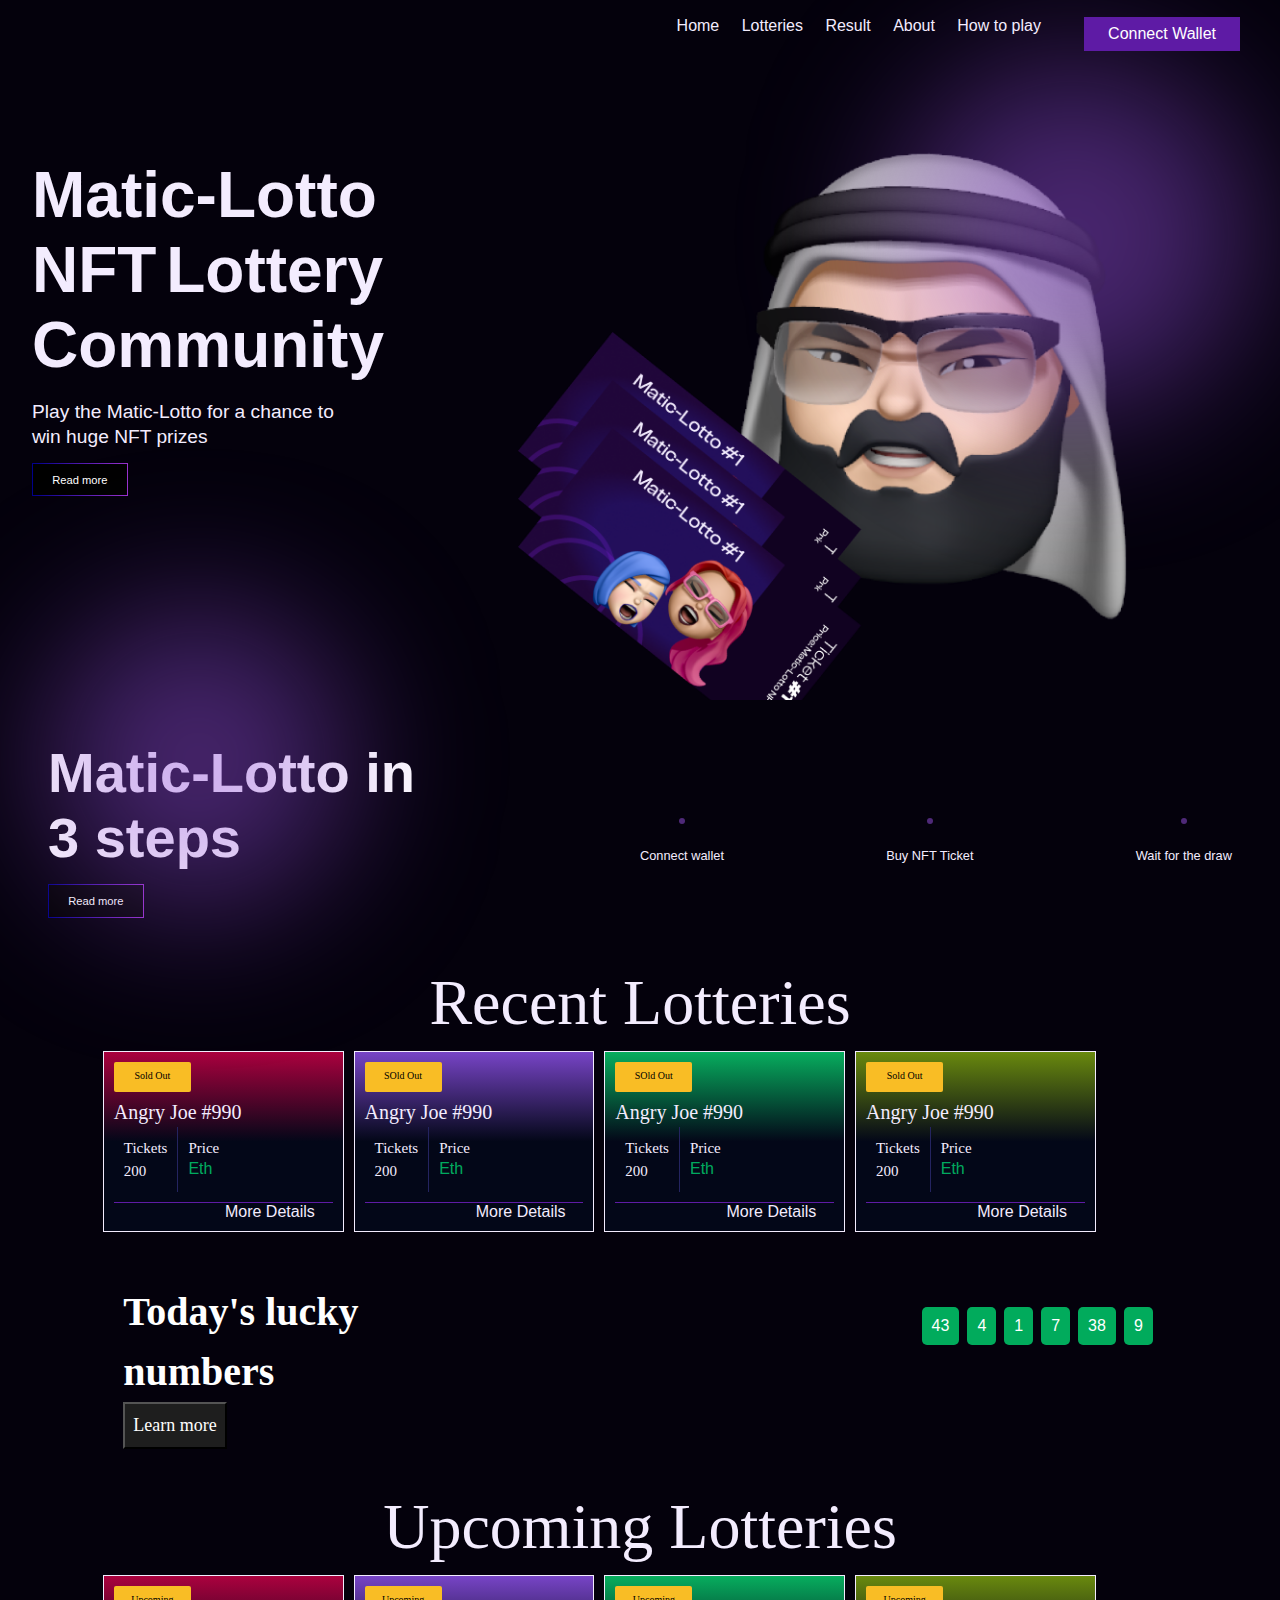
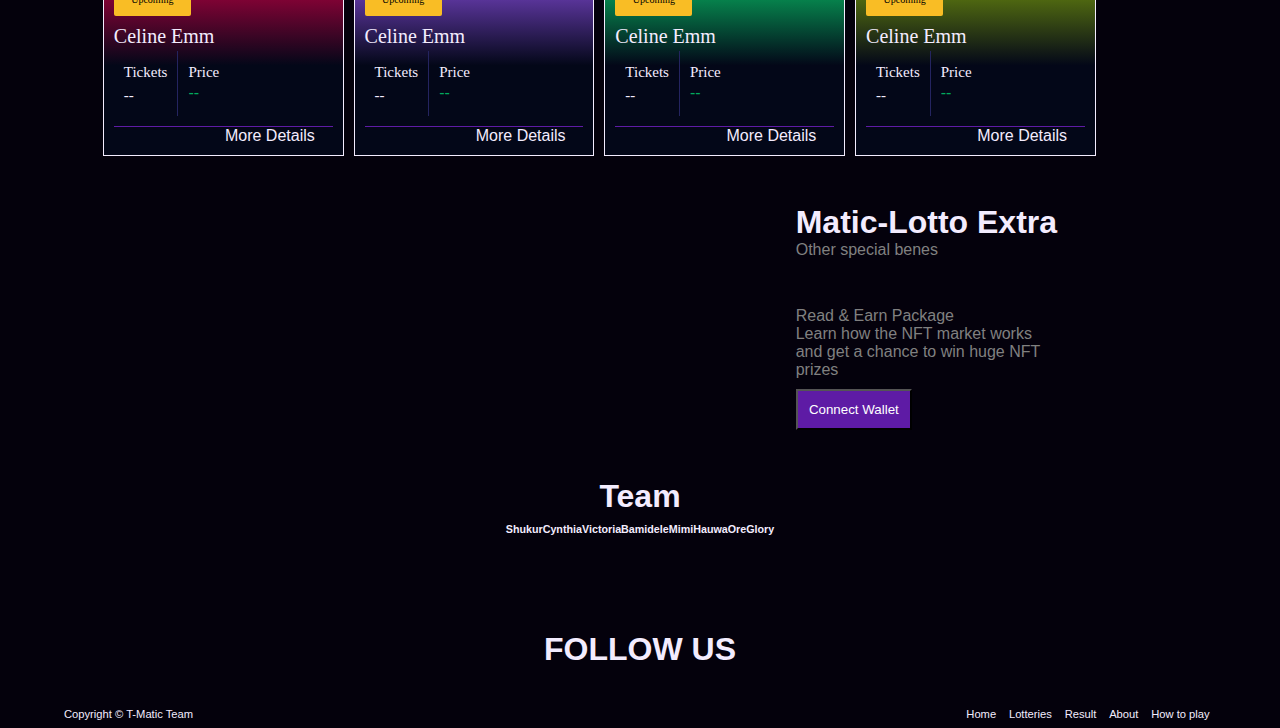
==== commit e25fbe60: "Merge pull request #6 from hafsat-max/main" ====
--- a/web3ladies_t-matic/index.html
+++ b/web3ladies_t-matic/index.html
@@ -104,18 +104,20 @@
     <!-- Barakat -->
 
     <!-- Hafsoh---->
-    <section>
+        <section>
         <p class="lottery-tag">Recent Lotteries</p>
-        <!--  SWIPER DIV -->
+        <!--  SWIPER DIV -->    
+
+        
         <div class="swiper-div" style="display: flex; flex-direction: row; overflow-x: scroll;">
             <div class="swiper-slide user1">
                 <img class="hafs-img" src="./assets/player1.png" alt="">
                 <div class="details-container">
                     <div class="btn-div">
-                        <p class="sold-out-btn" >SOLD OUT</p>
-                    </div>
-                    <div>
-                        <p class="angry-joe">Angry Joe #990</p>
+                        <p class="sold-out-btn" >Sold Out</p>
+                    </div>
+                    <div>
+                        <p class="angry-joe">Angry  Joe #990</p>
                     </div>  
                     <div style="display: flex;">
                         <div style="padding: 10px;" class="tickets">
@@ -125,30 +127,24 @@
                         <div style="border-right:1px solid rgb(36, 36, 96);"></div>
                         <div style="padding: 10px;" >
                             <p class="price">Price</p>
-                            <p class="eth">36 Eth</p>
-                        </div>
-                    </div>
-            
-                    <div class="more-details-div">
-                        <span class="more-div">More Details &nbsp; &nbsp;<i class="fa-solid fa-arrow-right"></i></span>
-                    </div>
-                </div>
-            </div>
-
-<<<<<<< HEAD
-            <div class="swiper-button-next"></div>
-            <div class="swiper-button-prev"></div>
-        </div>      
-    </section>  
-=======
+                            <p class="eth">Eth</p>
+                        </div>
+                    </div>
+            
+                    <div class="more-details-div">
+                        <span class="more-div">More Details &nbsp; &nbsp;<i class="fa-solid fa-arrow-right"></i></span>
+                    </div>
+                </div>
+            </div>
+
             <div class="swiper-slide user2">
                 <img class="hafs-img" src="./assets/player2.png" alt="">
                 <div class="details-container">
                     <div class="btn-div">
-                        <p class="sold-out-btn" >SOLD OUT</p>
-                    </div>
-                    <div>
-                        <p class="angry-joe">Angry Joe #990</p>
+                        <p class="sold-out-btn" >SOld Out</p>
+                    </div>
+                    <div>
+                        <p class="angry-joe">Angry  Joe #990</p>
                     </div>  
                     <div style="display: flex;">
                         <div style="padding: 10px;" class="tickets">
@@ -158,7 +154,7 @@
                         <div style="border-right:1px solid rgb(36, 36, 96);"></div>
                         <div style="padding: 10px;" >
                             <p class="price">Price</p>
-                            <p class="eth">36 Eth</p>
+                            <p class="eth">Eth</p>
                         </div>
                     </div>
             
@@ -172,10 +168,10 @@
                 <img class="hafs-img" src="./assets/player3.png" alt="">
                 <div class="details-container">
                     <div class="btn-div">
-                        <p class="sold-out-btn" >SOLD OUT</p>
-                    </div>
-                    <div>
-                        <p class="angry-joe">Angry Joe #990</p>
+                        <p class="sold-out-btn" >SOld Out</p>
+                    </div>
+                    <div>
+                        <p class="angry-joe">Angry  Joe #990</p>
                     </div>  
                     <div style="display: flex;">
                         <div style="padding: 10px;" class="tickets">
@@ -185,24 +181,24 @@
                         <div style="border-right:1px solid rgb(36, 36, 96);"></div>
                         <div style="padding: 10px;" >
                             <p class="price">Price</p>
-                            <p class="eth">36 Eth</p>
-                        </div>
-                    </div>
-            
-                    <div class="more-details-div">
-                        <span class="more-div">More Details &nbsp; &nbsp;<i class="fa-solid fa-arrow-right"></i></span>
-                    </div>
-                </div>
-            </div>
-            
+                            <p class="eth">Eth</p>
+                        </div>
+                    </div>
+            
+                    <div class="more-details-div">
+                        <span class="more-div">More Details &nbsp; &nbsp;<i class="fa-solid fa-arrow-right"></i></span>
+                    </div>
+                </div>
+            </div>
+
             <div class="swiper-slide user4">
                 <img class="hafs-img" src="./assets/player4.png" alt="">
                 <div class="details-container">
                     <div class="btn-div">
-                        <p class="sold-out-btn" >SOLD OUT</p>
-                    </div>
-                    <div>
-                        <p class="angry-joe">Angry Joe #990</p>
+                        <p class="sold-out-btn" >Sold Out</p>
+                    </div>
+                    <div>
+                        <p class="angry-joe">Angry  Joe #990</p>
                     </div>  
                     <div style="display: flex;">
                         <div style="padding: 10px;" class="tickets">
@@ -212,7 +208,7 @@
                         <div style="border-right:1px solid rgb(36, 36, 96);"></div>
                         <div style="padding: 10px;" >
                             <p class="price">Price</p>
-                            <p class="eth">36 Eth</p>
+                            <p class="eth">Eth</p>
                         </div>
                     </div>
             
@@ -357,7 +353,6 @@
         </div>
                 
     </section>
->>>>>>> 45f4d2c13116116e75828a58a8aaf16c759c3773
     <!-- Hafsoh -->
   
     <!-- Glory -->
--- a/web3ladies_t-matic/css/style.css
+++ b/web3ladies_t-matic/css/style.css
@@ -315,7 +315,7 @@
   box-sizing: border-box;
   margin: 4px;
   margin-top: 25px;
-  border-radius: 2px;
+  border-radius: 5px;
 }
 
 @media only screen and (max-width: 600px) {
@@ -541,9 +541,9 @@
     background: var(--red-to-blue-gradient);
     width: 70%;
    }
-   .fa-angle-left {
+   /* .fa-angle-left {
     margin-left: ;
-   }
+   } */
    .matic{
     padding-bottom: 3rem;
    }
